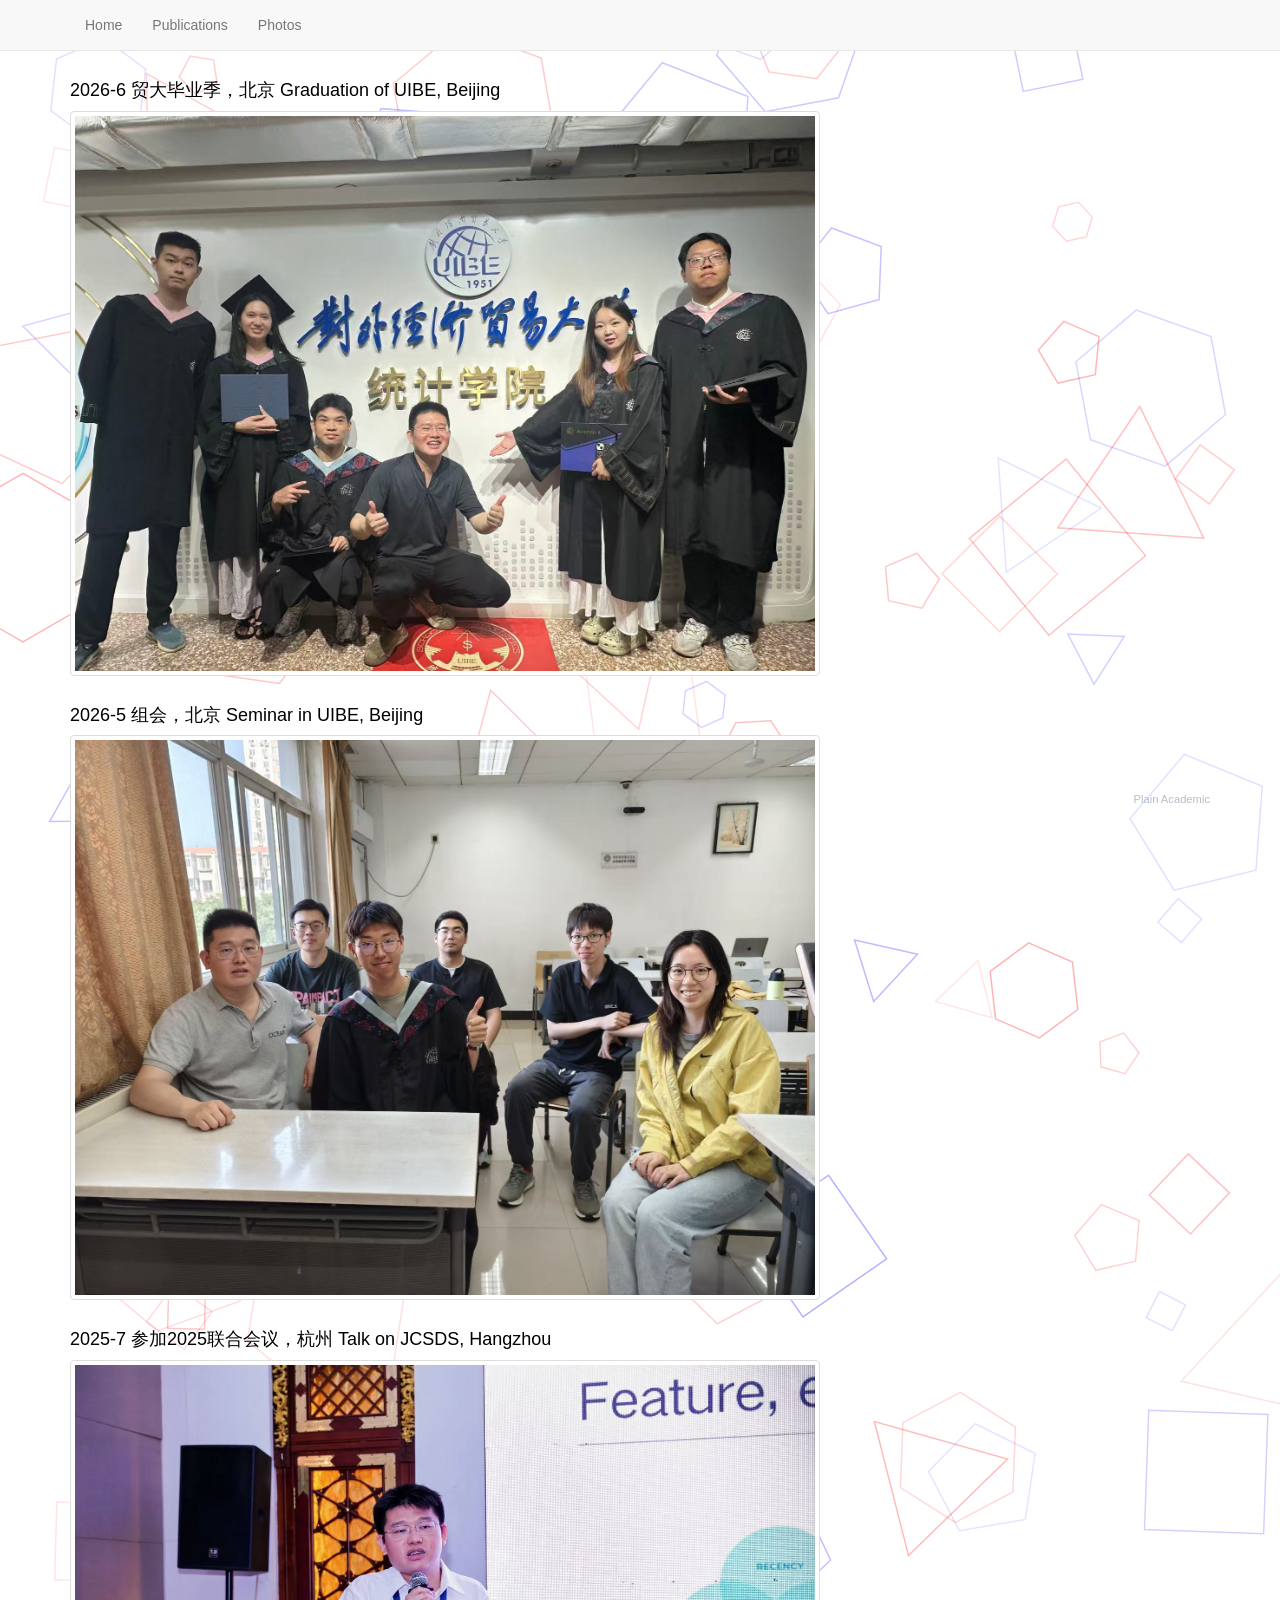
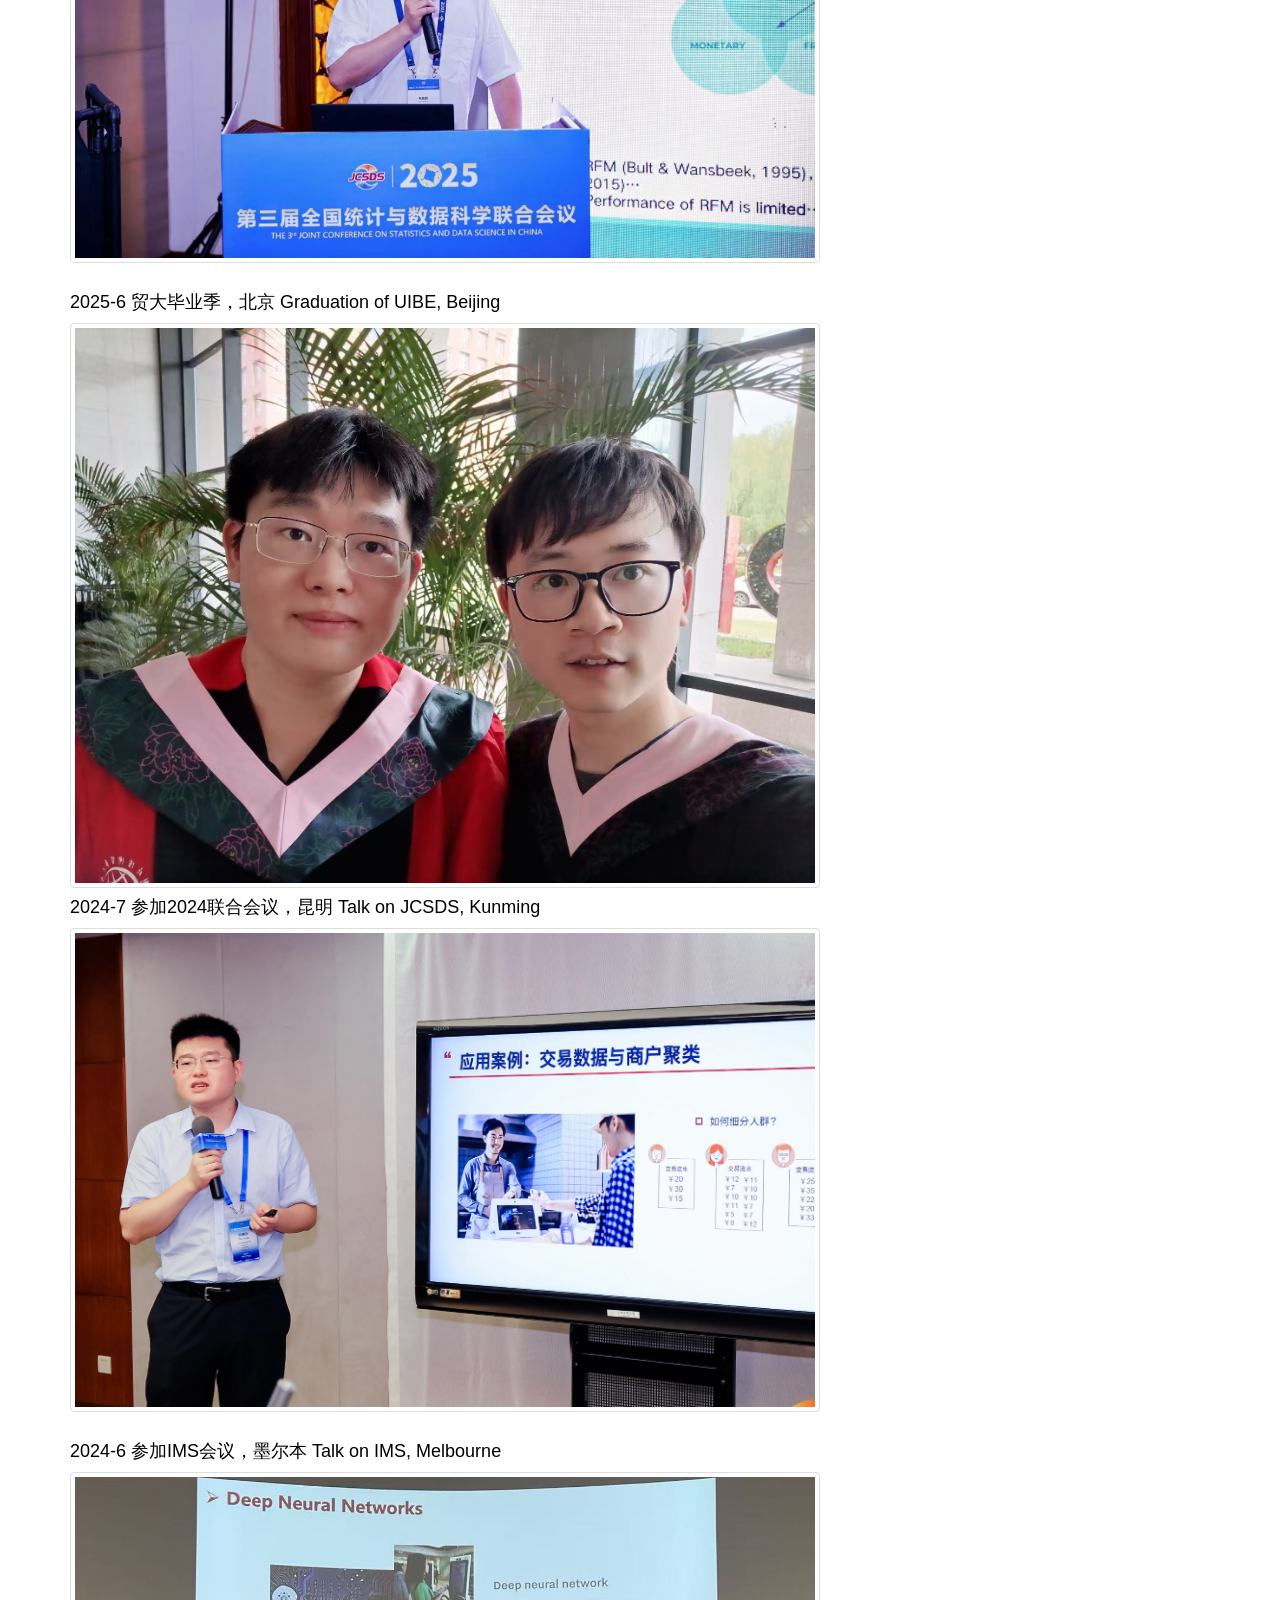
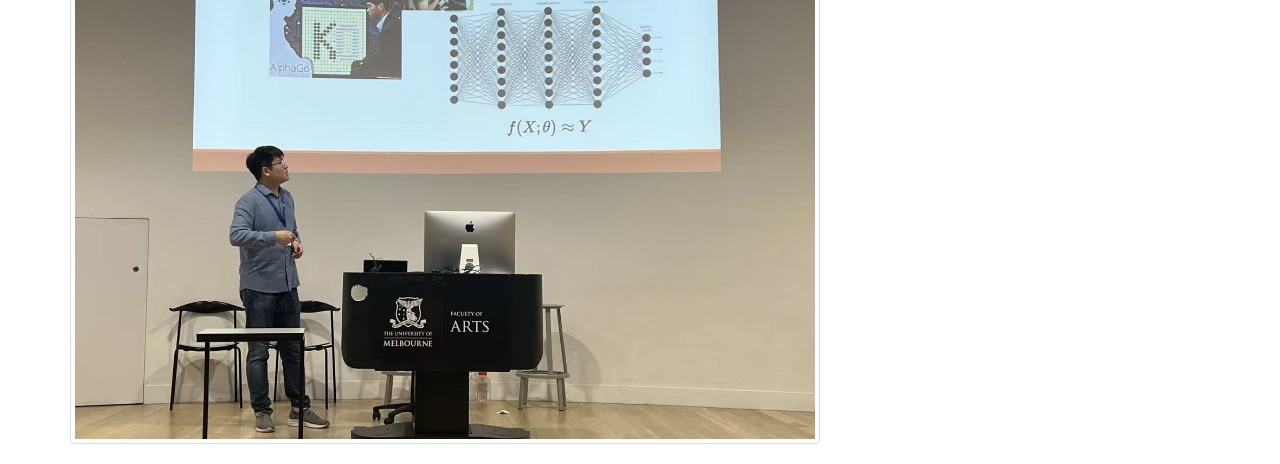
==== photo.html @ bdc1b662 "adding photos" ====
<!DOCTYPE html>
<!--
    Plain-Academic by Vasilios Mavroudis
    Released under the Simplified BSD License/FreeBSD (2-clause) License.
    https://github.com/mavroudisv/plain-academic
-->

<html lang="en">
<head>
  <title>Yingqiu Zhu</title>
  <meta charset="utf-8">
  <meta name="viewport" content="width=device-width, initial-scale=1">
  <link rel="stylesheet" href="localbootstrap.css">
  <script src="localjquery.js"></script>
  <script src="localjsbootstrap.js"></script>
  <link href='localg.css' rel='stylesheet' type='text/css'>
  <style>
  /* ---- 重置 ---- */
  * { margin: 0; padding: 0; box-sizing: border-box; }

  /* ---- 可滚动的页面 ---- */
  html, body { height: 100%; }
  body {
      background: #fff;
      color: #000;
      overflow-y: auto;
      overflow-x: hidden;
  }

  /* ---- 背景画布：绝对定位，随内容滚动 ---- */
  #poly-canvas {
      position: absolute;
      top: 0;
      left: 0;
      width: 100%;
      height: scrollHeight;
      z-index: -1;
  }
  </style>
</head>
<body>


<!-- Navigation -->
    <nav class="navbar navbar-default navbar-static-top" role="navigation">
      <div class="container">
        <div class="navbar-header">
          <button type="button" class="navbar-toggle collapsed" data-toggle="collapse" data-target="#bs-example-navbar-collapse-1">
                        <span class="sr-only">Toggle navigation</span>
                        <span class="icon-bar"></span>
                        <span class="icon-bar"></span>
                        <span class="icon-bar"></span>
                    </button>
        </div>

        <!-- Collect the nav links, forms, and other content for toggling -->
        <div class="collapse navbar-collapse" id="bs-example-navbar-collapse-1">
          <ul class="nav navbar-nav">
                  <li><a href="index.html">Home</a></li>
                  <li><a href="index.html#publications">Publications</a></li> 
                  <li><a href="photo.html">Photos</a></li>                   
          </ul>
        </div>
      </div>
    </nav>
  
  <!-- Page Content -->
    <div class="container">

        <div class="row">

            <!-- Entries Column -->
            <div class="col-md-8" style="height: 720px;">
   
                <h4> 2026-6 贸大毕业季，北京 Graduation of UIBE, Beijing</h4>
                <img class="img-thumbnail img-responsive" src="photo-26-2.jpg" alt=""><br>
                <br/>

                <h4> 2026-5 组会，北京 Seminar in UIBE, Beijing</h4>
                <img class="img-thumbnail img-responsive" src="photo-26-1.jpg" alt=""><br>
                <br/>

                <h4> 2025-7 参加2025联合会议，杭州 Talk on JCSDS, Hangzhou</h4>
                <img class="img-thumbnail img-responsive" src="photo-25-2.jpg" alt=""><br>
                <br/>
      
                <h4> 2025-6 贸大毕业季，北京 Graduation of UIBE, Beijing</h4>
                <img class="img-thumbnail img-responsive" src="photo-25-1.jpg" alt=""><br>

                <h4> 2024-7 参加2024联合会议，昆明 Talk on JCSDS, Kunming</h4>
                <img class="img-thumbnail img-responsive" src="photo-24-2.jpg" alt=""><br>
                <br/>
      
                <h4> 2024-6 参加IMS会议，墨尔本 Talk on IMS, Melbourne</h4>
                <img class="img-thumbnail img-responsive" src="photo-24-1.jpg" alt=""><br>
    
                
                <br/>

            
        </div>


    </div>
    <!-- /.container -->
    
    <!-- Other people may like it too! -->
    <a style="color:#b5bec9;font-size:0.8em; float:right;" href="https://github.com/mavroudisv/plain-academic">Plain Academic</a> 
<!-- Canvas 背景 -->
    <canvas id="poly-canvas"></canvas>

   

    <script>
/* ========== 彩色多边形背景（蓝色/红色随机） ========== */
const canvas = document.getElementById('poly-canvas');
const ctx    = canvas.getContext('2d');

function resize() {
    canvas.width  = window.innerWidth;
    canvas.height = document.documentElement.scrollHeight; // 整个可滚动高度
}
window.addEventListener('resize', resize);
resize();

class Poly {
    constructor() {
        this.x = Math.random() * canvas.width;
        this.y = Math.random() * canvas.height;
        this.size = Math.random() * 70 + 20;
        this.rot  = 0;
        this.rotSp= (Math.random() - .5) * 0.02;
        this.vx   = (Math.random() - .5) * 0.4;
        this.vy   = (Math.random() - .5) * 0.4;
        this.sides= Math.floor(Math.random() * 4) + 3;
        this.opacity = Math.random() * 0.2 + 0.1;
        // 随机选择红色或蓝色
        this.color = Math.random() > 0.5 ? 'red' : 'blue';
    }
    update() {
        this.x += this.vx;
        this.y += this.vy;
        this.rot += this.rotSp;
        // 水平边界循环
        if (this.x < -this.size) this.x = canvas.width  + this.size;
        if (this.x > canvas.width  + this.size) this.x = -this.size;
        // 垂直边界循环（支持长页面）
        if (this.y < -this.size) this.y = canvas.height + this.size;
        if (this.y > canvas.height + this.size) this.y = -this.size;
    }
    draw() {
        ctx.save();
        ctx.translate(this.x, this.y);
        ctx.rotate(this.rot);
        // 根据颜色设置不同的 RGBA
        let r, g, b;
        if (this.color === 'red') {
            r = 255; g = 0;   b = 0;
        } else { // blue
            r = 0;   g = 0;   b = 255;
        }
        ctx.strokeStyle = `rgba(${r},${g},${b},${this.opacity})`;
        ctx.lineWidth = 1.5;
        ctx.beginPath();
        for (let i = 0; i < this.sides; i++) {
            const a = (i / this.sides) * Math.PI * 2;
            const x = Math.cos(a) * this.size;
            const y = Math.sin(a) * this.size;
            i === 0 ? ctx.moveTo(x, y) : ctx.lineTo(x, y);
        }
        ctx.closePath(); ctx.stroke();
        ctx.restore();
    }
}

const polys = Array.from({length: 77}, () => new Poly());

function loop() {
    ctx.clearRect(0, 0, canvas.width, canvas.height);
    polys.forEach(p => { p.update(); p.draw(); });
    requestAnimationFrame(loop);
}
loop();

/* 鼠标轻微影响 */
let mx = canvas.width / 2, my = canvas.height / 2;
addEventListener('mousemove', e => { mx = e.clientX; my = e.clientY + window.scrollY; });
</script>
</body>
</html>
---- localg.css ----
/* cyrillic-ext */
@font-face {
  font-family: 'Oswald';
  font-style: normal;
  font-weight: 700;
  src: url(https://fonts.gstatic.com/s/oswald/v53/TK3_WkUHHAIjg75cFRf3bXL8LICs1xZosUtiZTaR.woff2) format('woff2');
  unicode-range: U+0460-052F, U+1C80-1C88, U+20B4, U+2DE0-2DFF, U+A640-A69F, U+FE2E-FE2F;
}
/* cyrillic */
@font-face {
  font-family: 'Oswald';
  font-style: normal;
  font-weight: 700;
  src: url(https://fonts.gstatic.com/s/oswald/v53/TK3_WkUHHAIjg75cFRf3bXL8LICs1xZosUJiZTaR.woff2) format('woff2');
  unicode-range: U+0301, U+0400-045F, U+0490-0491, U+04B0-04B1, U+2116;
}
/* vietnamese */
@font-face {
  font-family: 'Oswald';
  font-style: normal;
  font-weight: 700;
  src: url(https://fonts.gstatic.com/s/oswald/v53/TK3_WkUHHAIjg75cFRf3bXL8LICs1xZosUliZTaR.woff2) format('woff2');
  unicode-range: U+0102-0103, U+0110-0111, U+0128-0129, U+0168-0169, U+01A0-01A1, U+01AF-01B0, U+0300-0301, U+0303-0304, U+0308-0309, U+0323, U+0329, U+1EA0-1EF9, U+20AB;
}
/* latin-ext */
@font-face {
  font-family: 'Oswald';
  font-style: normal;
  font-weight: 700;
  src: url(https://fonts.gstatic.com/s/oswald/v53/TK3_WkUHHAIjg75cFRf3bXL8LICs1xZosUhiZTaR.woff2) format('woff2');
  unicode-range: U+0100-02AF, U+0304, U+0308, U+0329, U+1E00-1E9F, U+1EF2-1EFF, U+2020, U+20A0-20AB, U+20AD-20CF, U+2113, U+2C60-2C7F, U+A720-A7FF;
}
/* latin */
@font-face {
  font-family: 'Oswald';
  font-style: normal;
  font-weight: 700;
  src: url(https://fonts.gstatic.com/s/oswald/v53/TK3_WkUHHAIjg75cFRf3bXL8LICs1xZosUZiZQ.woff2) format('woff2');
  unicode-range: U+0000-00FF, U+0131, U+0152-0153, U+02BB-02BC, U+02C6, U+02DA, U+02DC, U+0304, U+0308, U+0329, U+2000-206F, U+2074, U+20AC, U+2122, U+2191, U+2193, U+2212, U+2215, U+FEFF, U+FFFD;
}
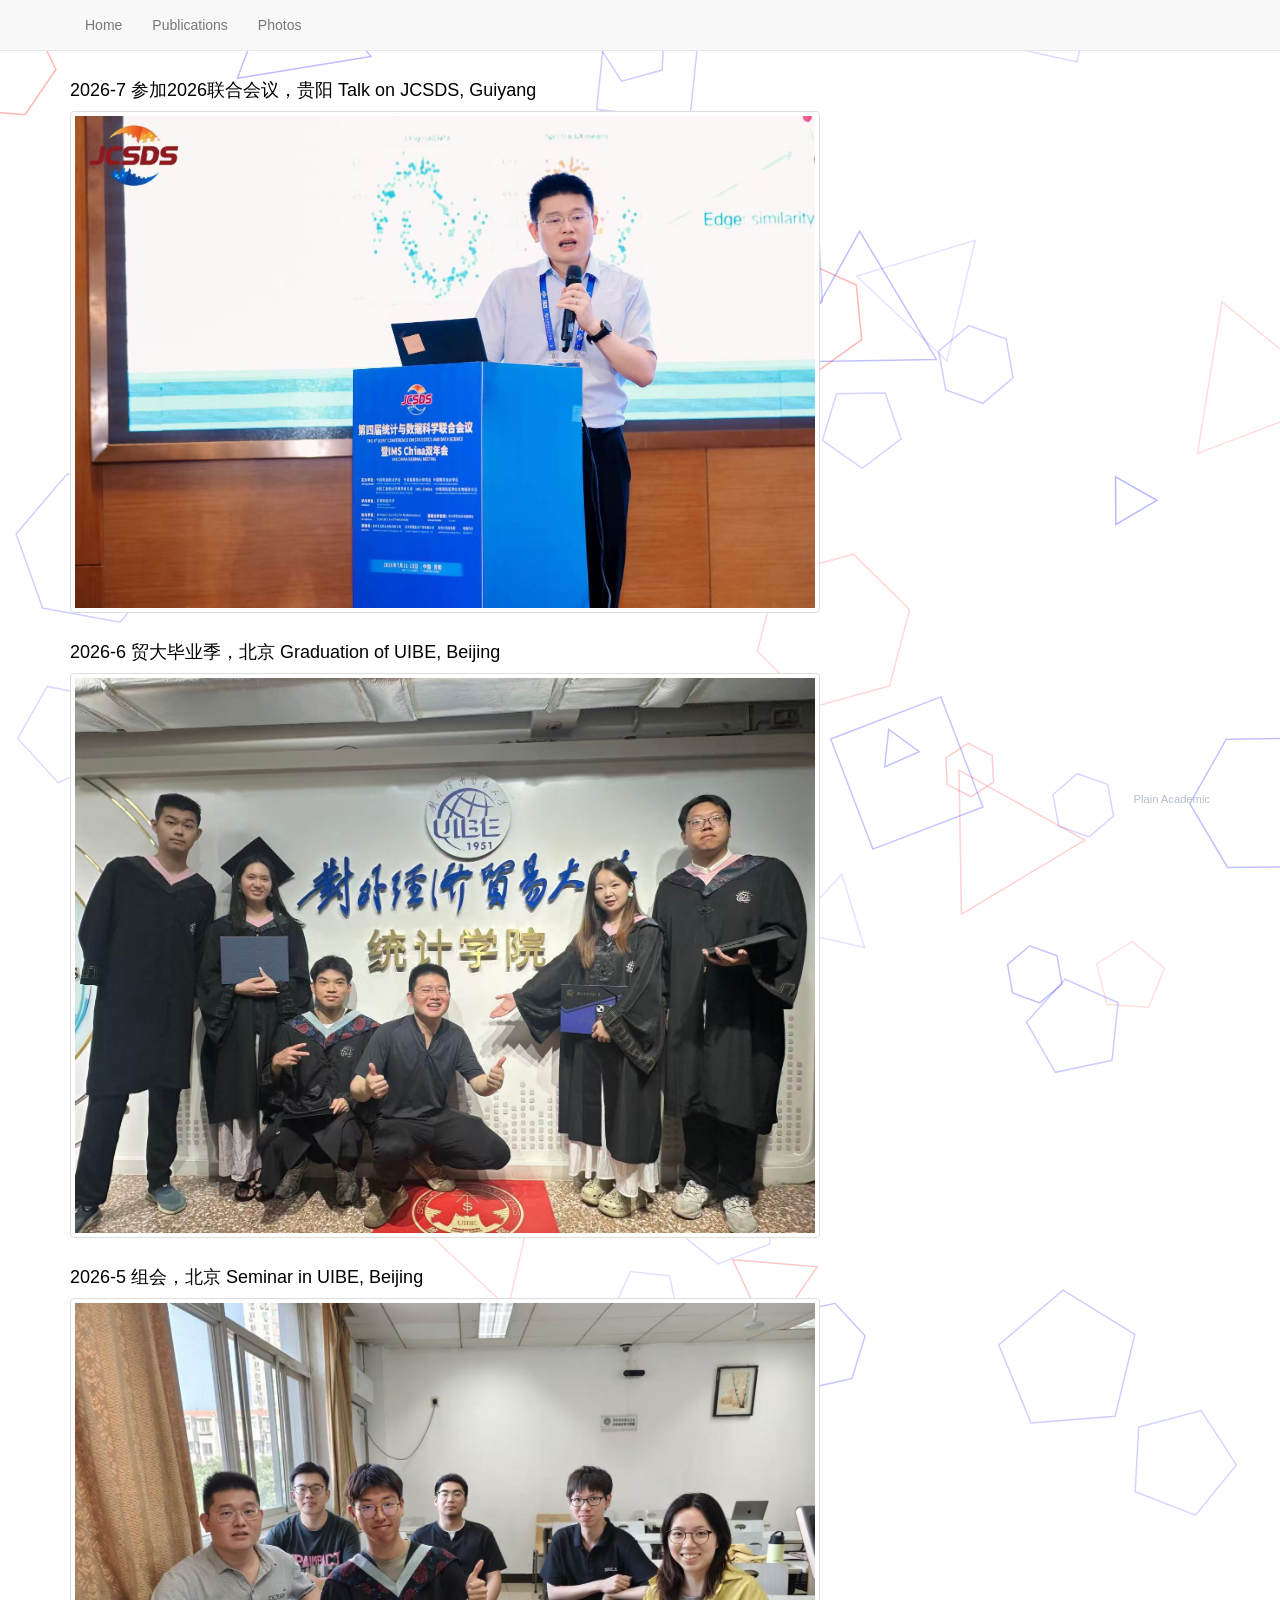
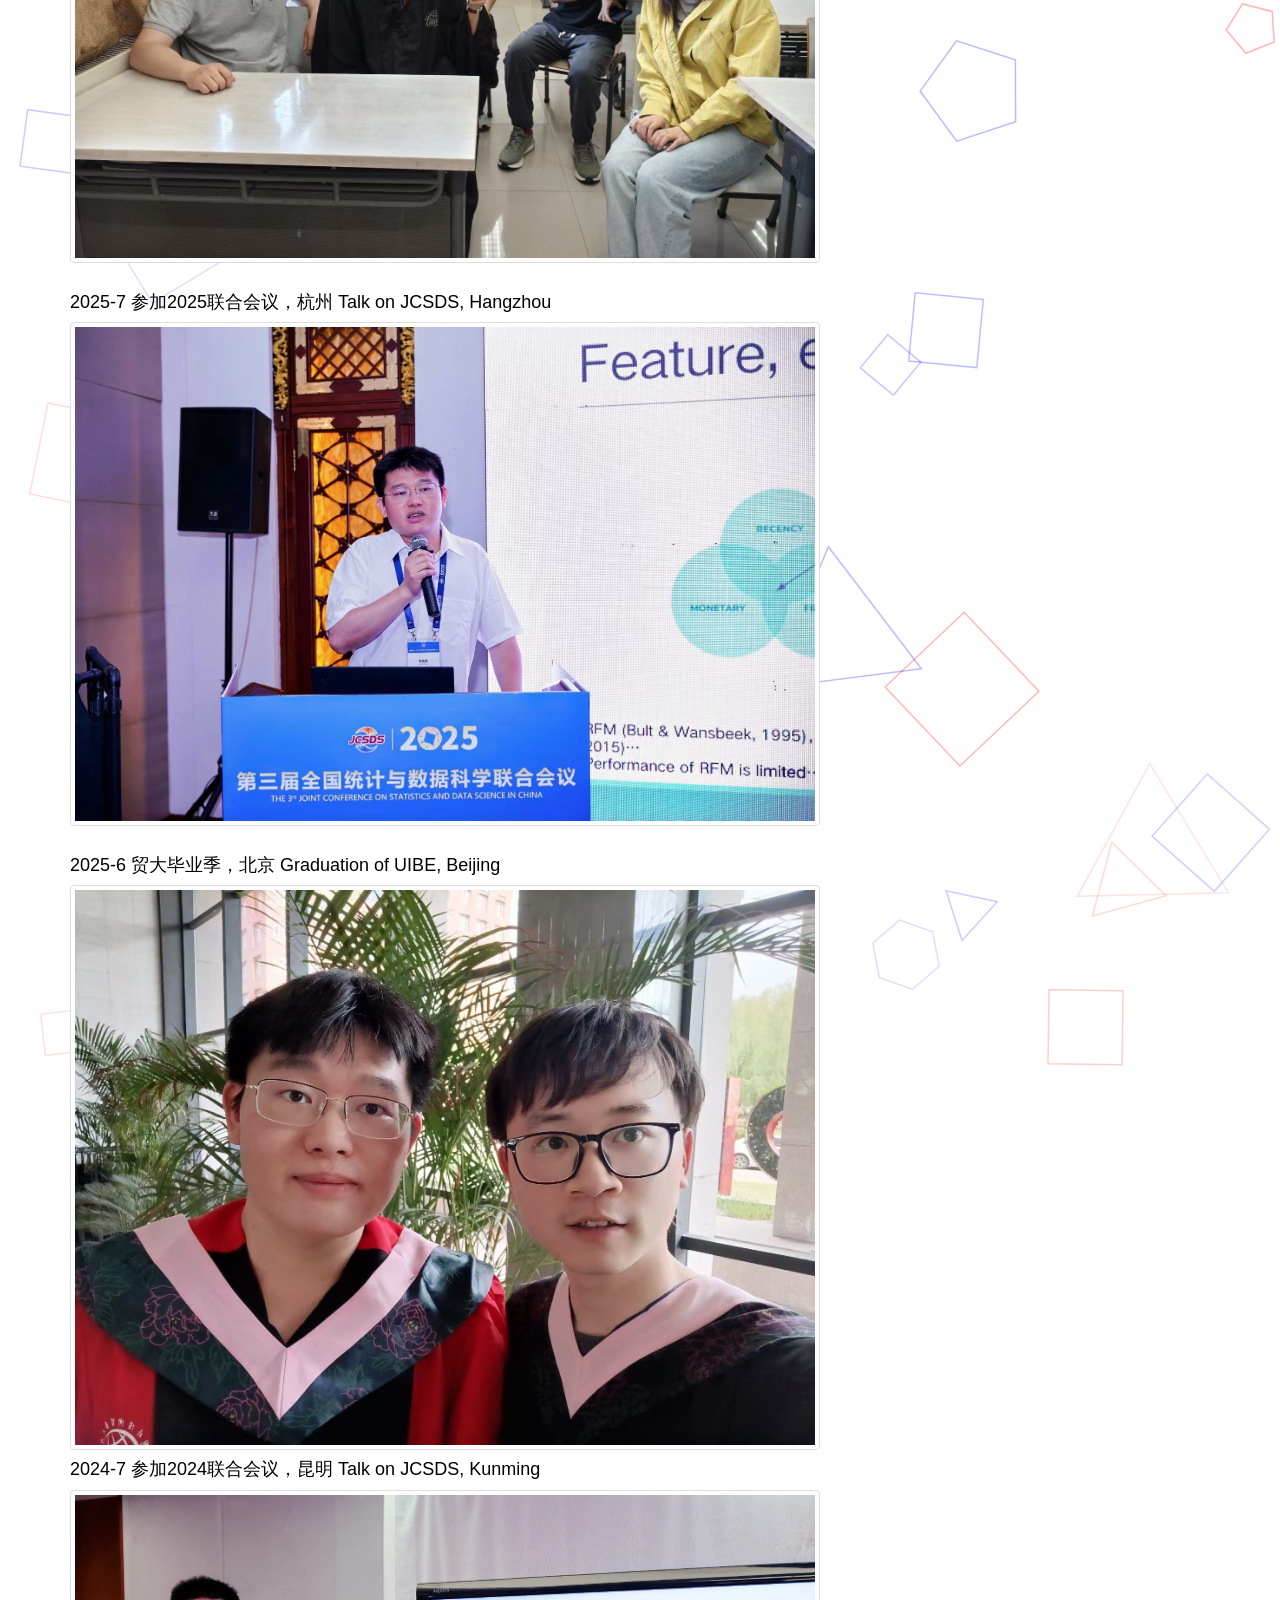
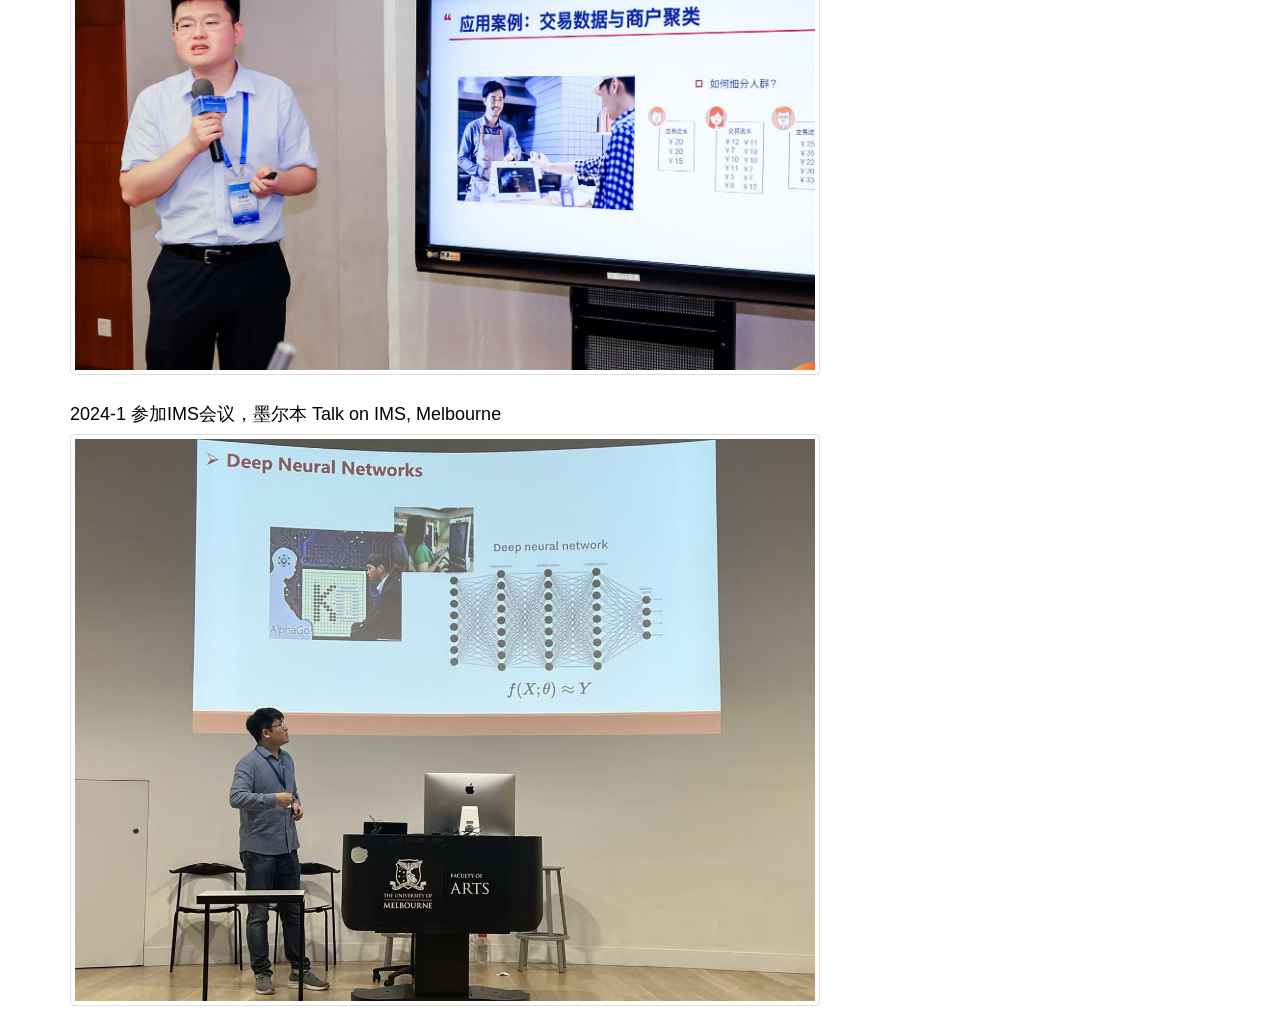
==== commit 9395c2d4: "update" ====
--- a/photo.html
+++ b/photo.html
@@ -71,7 +71,11 @@
 
             <!-- Entries Column -->
             <div class="col-md-8" style="height: 720px;">
-   
+ 
+                <h4> 2026-7 参加2026联合会议，贵阳 Talk on JCSDS, Guiyang</h4>
+                <img class="img-thumbnail img-responsive" src="photo-26-3.jpg" alt=""><br>
+                <br/>
+
                 <h4> 2026-6 贸大毕业季，北京 Graduation of UIBE, Beijing</h4>
                 <img class="img-thumbnail img-responsive" src="photo-26-2.jpg" alt=""><br>
                 <br/>
@@ -91,7 +95,7 @@
                 <img class="img-thumbnail img-responsive" src="photo-24-2.jpg" alt=""><br>
                 <br/>
       
-                <h4> 2024-6 参加IMS会议，墨尔本 Talk on IMS, Melbourne</h4>
+                <h4> 2024-1 参加IMS会议，墨尔本 Talk on IMS, Melbourne</h4>
                 <img class="img-thumbnail img-responsive" src="photo-24-1.jpg" alt=""><br>
     
                 
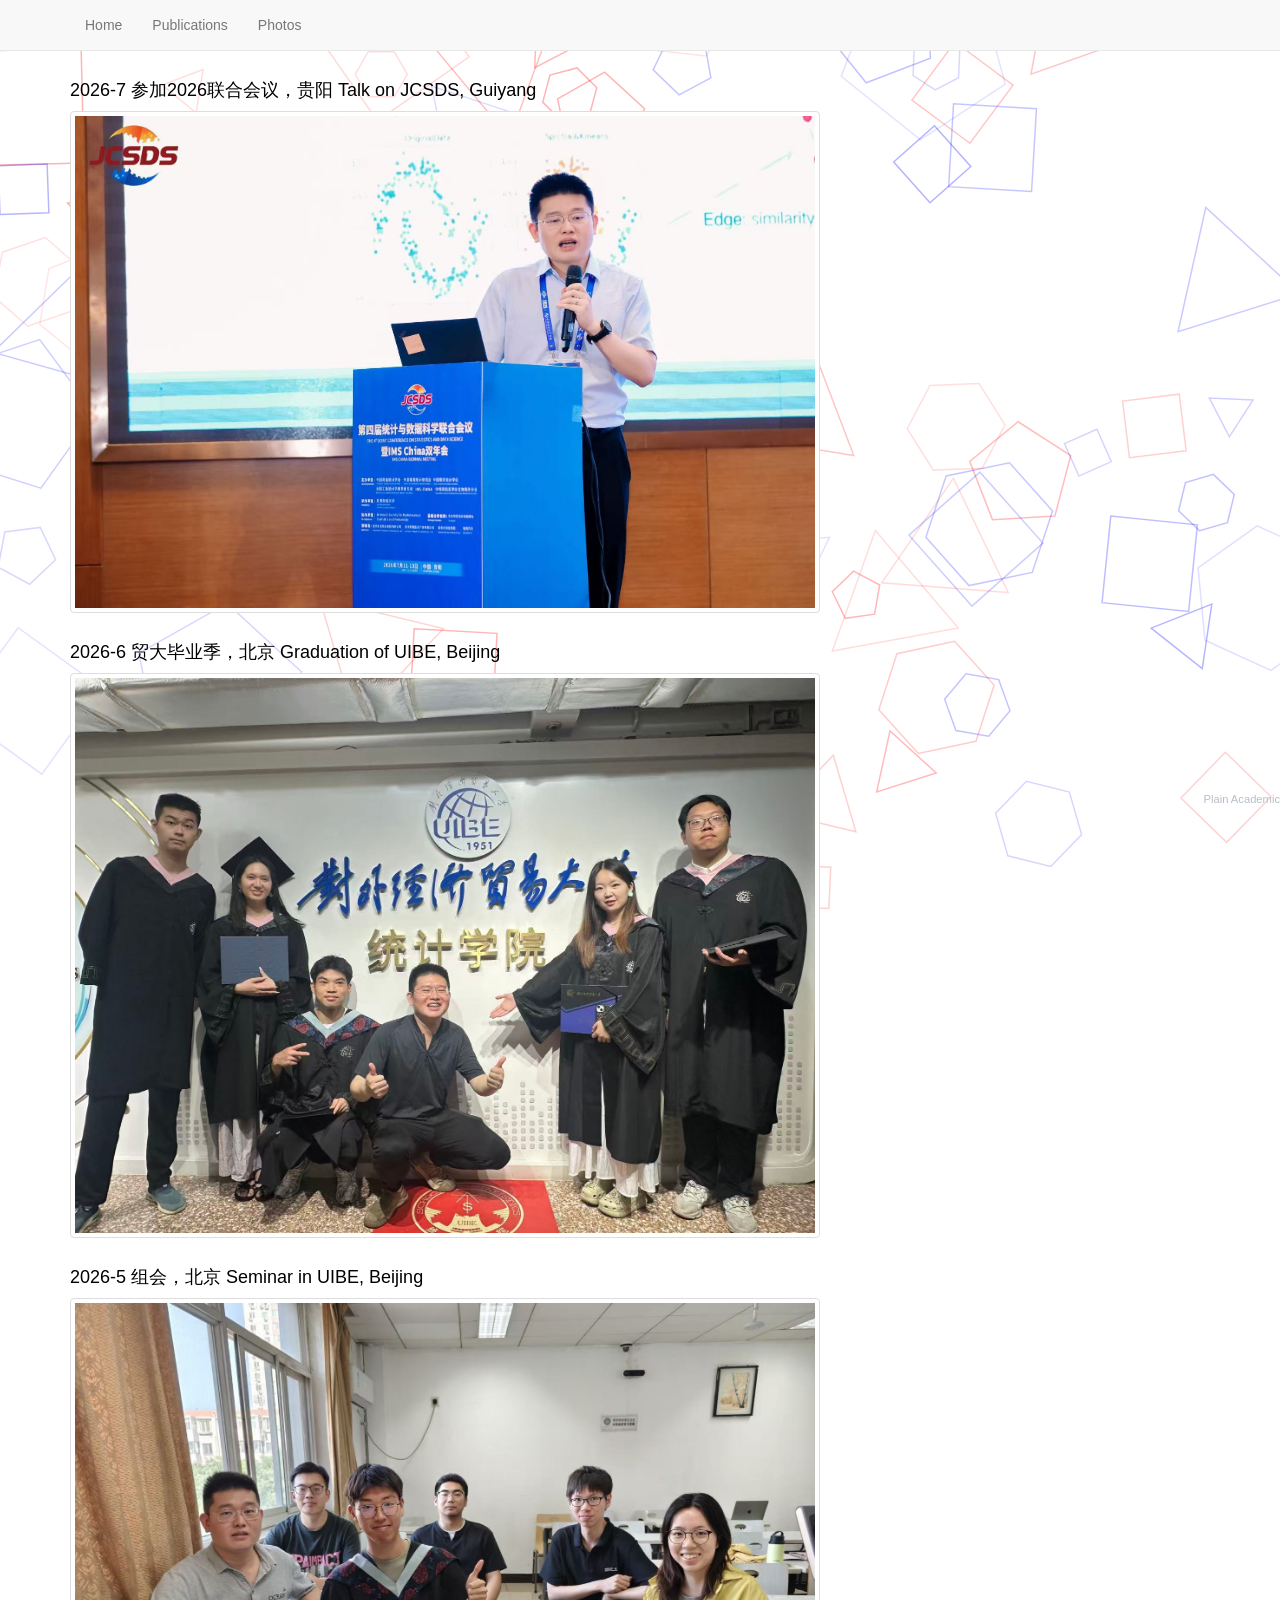
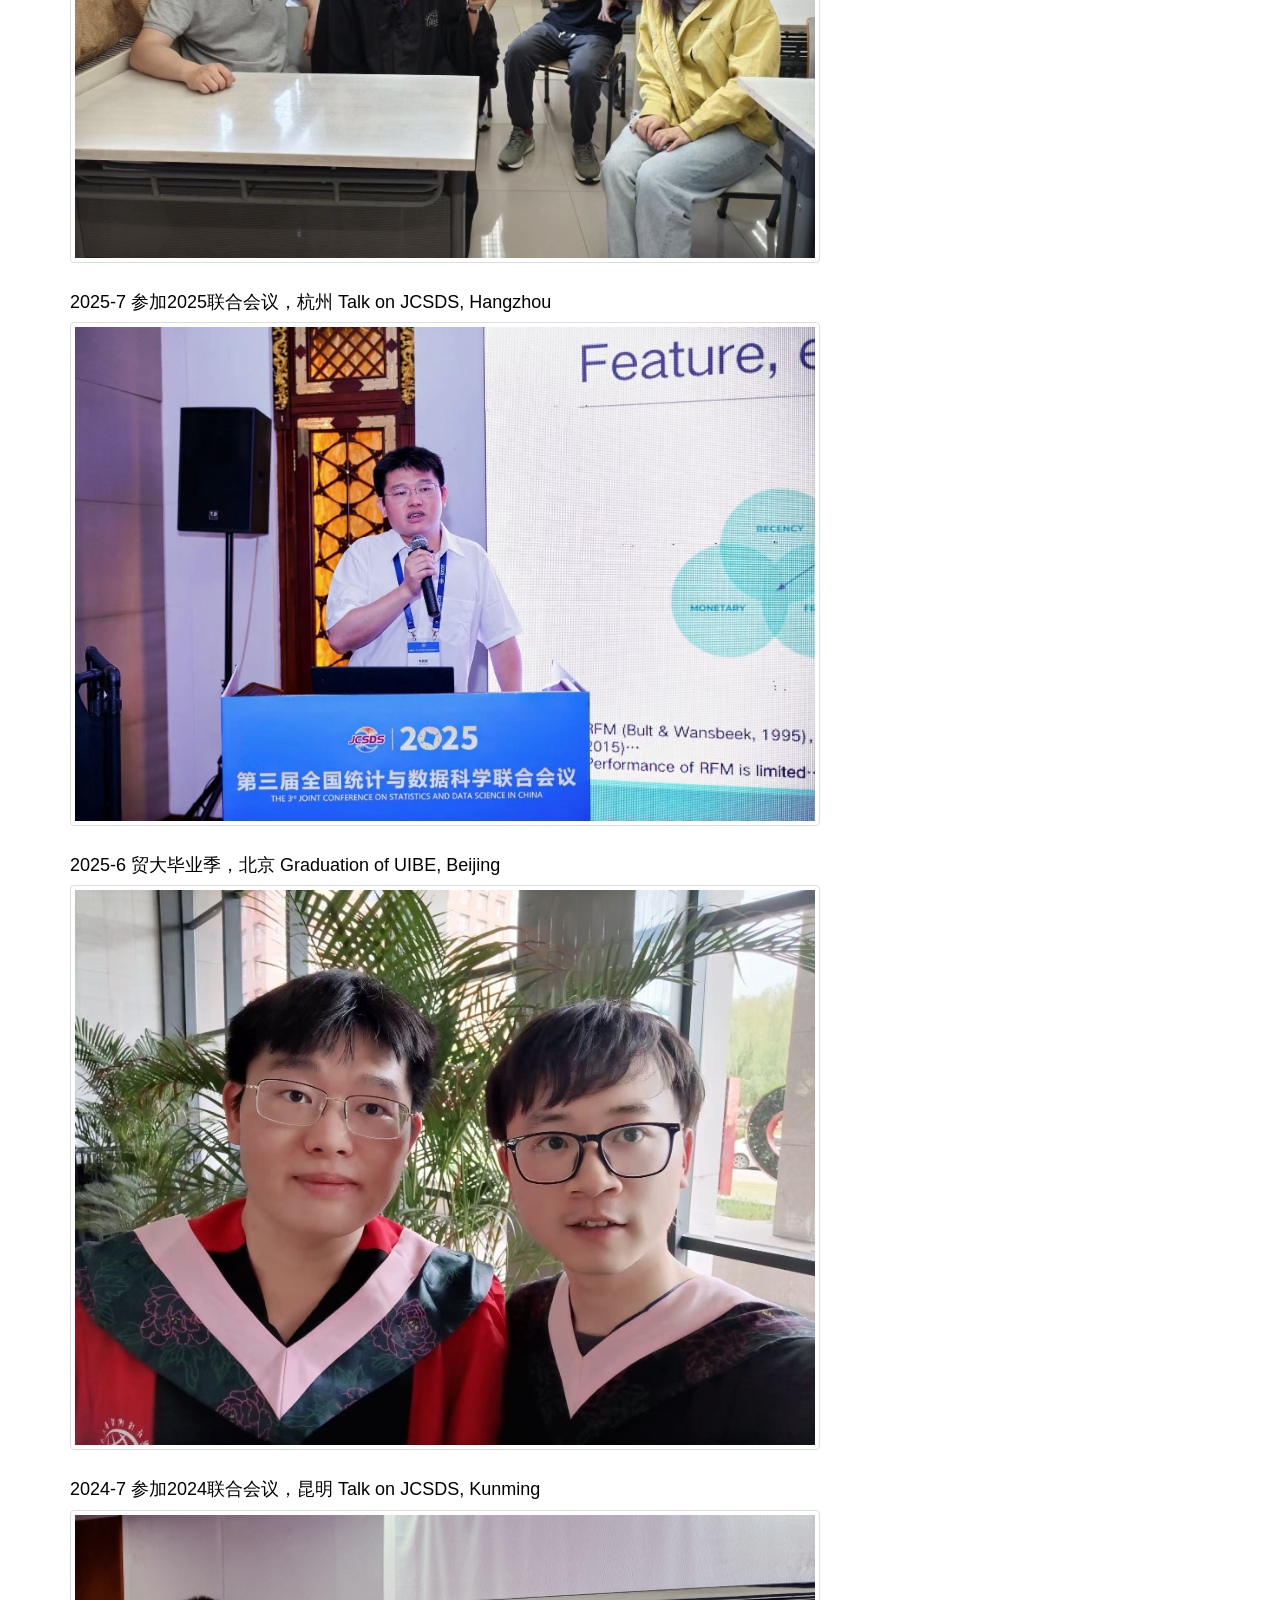
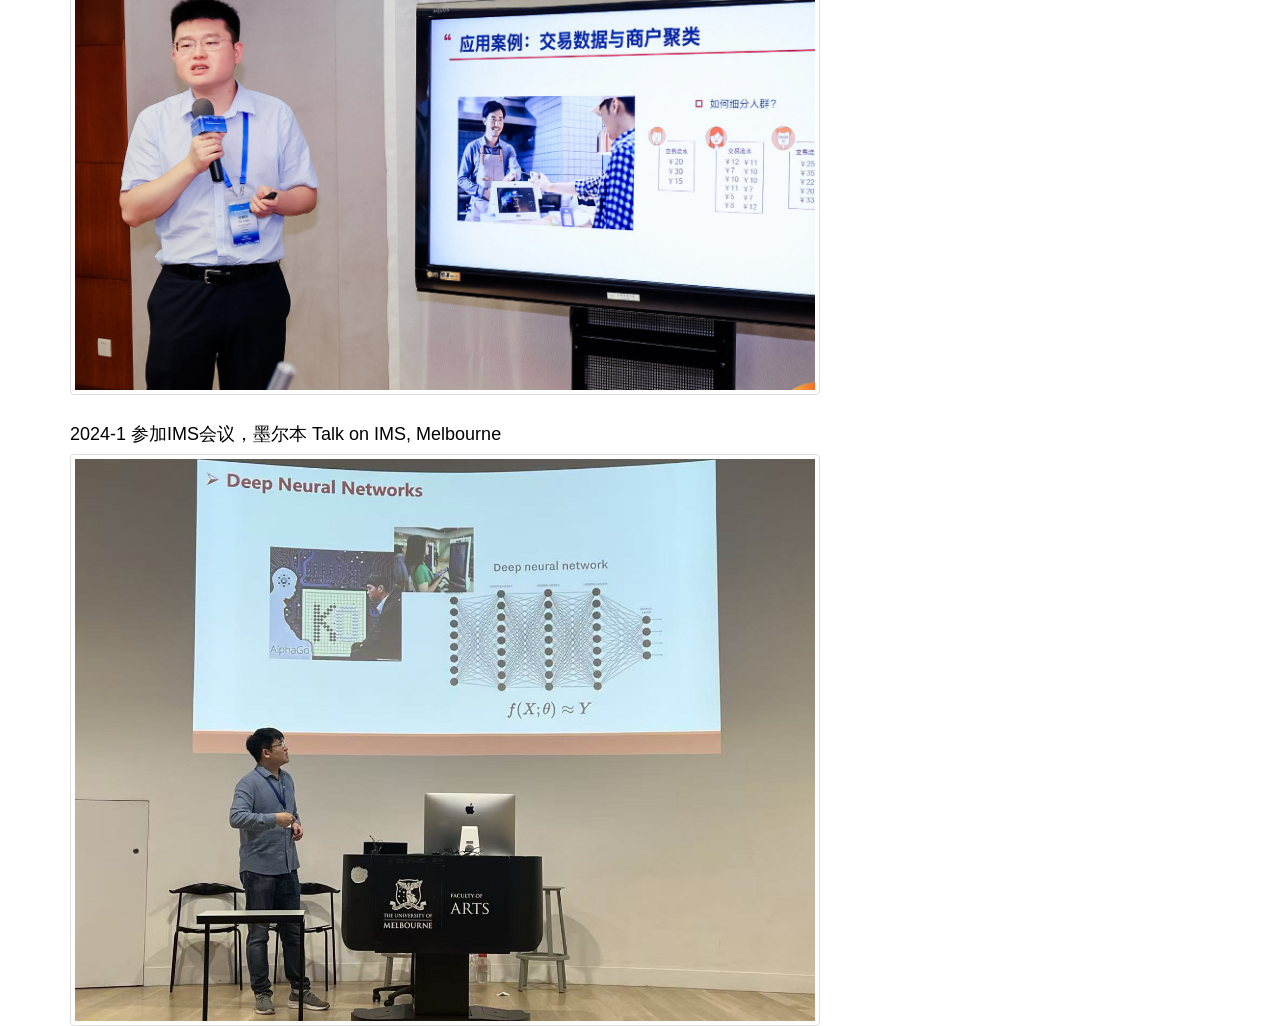
==== commit 562835bf: "update" ====
--- a/photo.html
+++ b/photo.html
@@ -3,192 +3,477 @@
     Plain-Academic by Vasilios Mavroudis
     Released under the Simplified BSD License/FreeBSD (2-clause) License.
     https://github.com/mavroudisv/plain-academic
+    图片异步懒加载改造 by Yingqiu Zhu
 -->
 
 <html lang="en">
 <head>
-  <title>Yingqiu Zhu</title>
-  <meta charset="utf-8">
-  <meta name="viewport" content="width=device-width, initial-scale=1">
-  <link rel="stylesheet" href="localbootstrap.css">
-  <script src="localjquery.js"></script>
-  <script src="localjsbootstrap.js"></script>
-  <link href='localg.css' rel='stylesheet' type='text/css'>
-  <style>
-  /* ---- 重置 ---- */
-  * { margin: 0; padding: 0; box-sizing: border-box; }
-
-  /* ---- 可滚动的页面 ---- */
-  html, body { height: 100%; }
-  body {
-      background: #fff;
-      color: #000;
-      overflow-y: auto;
-      overflow-x: hidden;
-  }
-
-  /* ---- 背景画布：绝对定位，随内容滚动 ---- */
-  #poly-canvas {
-      position: absolute;
-      top: 0;
-      left: 0;
-      width: 100%;
-      height: scrollHeight;
-      z-index: -1;
-  }
-  </style>
+    <title>Yingqiu Zhu</title>
+    <meta charset="utf-8">
+    <meta name="viewport" content="width=device-width, initial-scale=1">
+    <link rel="stylesheet" href="localbootstrap.css">
+    <script src="localjquery.js"></script>
+    <script src="localjsbootstrap.js"></script>
+    <link href='localg.css' rel='stylesheet' type='text/css'>
+    <style>
+        /* ---- 重置 ---- */
+        * {
+            margin: 0;
+            padding: 0;
+            box-sizing: border-box;
+        }
+
+        /* ---- 可滚动的页面 ---- */
+        html,
+        body {
+            height: 100%;
+        }
+        body {
+            background: #fff;
+            color: #000;
+            overflow-y: auto;
+            overflow-x: hidden;
+        }
+
+        /* ---- 背景画布：绝对定位，随内容滚动 ---- */
+        #poly-canvas {
+            position: absolute;
+            top: 0;
+            left: 0;
+            width: 100%;
+            height: scrollHeight;
+            z-index: -1;
+        }
+
+        /* ========== 图片异步加载样式 ========== */
+        .lazy-image-wrapper {
+            position: relative;
+            display: block;
+            width: 100%;
+            background: #f5f5f5;
+            border-radius: 4px;
+            overflow: hidden;
+            /* 保持宽高比，避免布局抖动 —— 用 padding-bottom 撑开 */
+        }
+
+        .lazy-image-wrapper img {
+            display: block;
+            width: 100%;
+            height: auto;
+            opacity: 0;
+            transition: opacity 0.6s ease;
+            /* 初始透明，加载完成后渐入 */
+        }
+
+        .lazy-image-wrapper img.loaded {
+            opacity: 1;
+        }
+
+        /* ---- 占位 loading 动画（纯CSS） ---- */
+        .lazy-image-wrapper .placeholder {
+            position: absolute;
+            top: 0;
+            left: 0;
+            width: 100%;
+            height: 100%;
+            display: flex;
+            align-items: center;
+            justify-content: center;
+            flex-direction: column;
+            color: #aaa;
+            font-size: 14px;
+            pointer-events: none;
+            transition: opacity 0.4s ease;
+            background: #f0f0f0;
+        }
+        .lazy-image-wrapper .placeholder .spinner {
+            width: 32px;
+            height: 32px;
+            border: 3px solid #e0e0e0;
+            border-top-color: #5a8cbf;
+            border-radius: 50%;
+            animation: spin 0.8s linear infinite;
+            margin-bottom: 10px;
+        }
+        @keyframes spin {
+            to {
+                transform: rotate(360deg);
+            }
+        }
+
+        .lazy-image-wrapper .placeholder.hidden {
+            opacity: 0;
+            pointer-events: none;
+        }
+
+        /* 图片加载失败时的样式 */
+        .lazy-image-wrapper img.error {
+            opacity: 1;
+            /* 显示破碎图片的默认样式 */;
+        }
+        .lazy-image-wrapper .placeholder.error-text {
+            color: #c0392b;
+        }
+
+        /* 保持缩略图边框样式与 Bootstrap 一致 */
+        .img-thumbnail {
+            padding: 4px;
+            background-color: #fff;
+            border: 1px solid #ddd;
+            border-radius: 4px;
+            transition: all .2s ease-in-out;
+            display: block;
+            max-width: 100%;
+            height: auto;
+        }
+
+        /* 让每个图片区块保持间距 */
+        .photo-entry {
+            margin-bottom: 30px;
+        }
+        .photo-entry h4 {
+            margin-bottom: 10px;
+        }
+    </style>
 </head>
 <body>
 
-
-<!-- Navigation -->
+    <!-- Navigation -->
     <nav class="navbar navbar-default navbar-static-top" role="navigation">
-      <div class="container">
-        <div class="navbar-header">
-          <button type="button" class="navbar-toggle collapsed" data-toggle="collapse" data-target="#bs-example-navbar-collapse-1">
-                        <span class="sr-only">Toggle navigation</span>
-                        <span class="icon-bar"></span>
-                        <span class="icon-bar"></span>
-                        <span class="icon-bar"></span>
-                    </button>
+        <div class="container">
+            <div class="navbar-header">
+                <button type="button" class="navbar-toggle collapsed" data-toggle="collapse" data-target="#bs-example-navbar-collapse-1">
+                    <span class="sr-only">Toggle navigation</span>
+                    <span class="icon-bar"></span>
+                    <span class="icon-bar"></span>
+                    <span class="icon-bar"></span>
+                </button>
+            </div>
+
+            <!-- Collect the nav links, forms, and other content for toggling -->
+            <div class="collapse navbar-collapse" id="bs-example-navbar-collapse-1">
+                <ul class="nav navbar-nav">
+                    <li><a href="index.html">Home</a></li>
+                    <li><a href="index.html#publications">Publications</a></li>
+                    <li><a href="photo.html">Photos</a></li>
+                </ul>
+            </div>
         </div>
-
-        <!-- Collect the nav links, forms, and other content for toggling -->
-        <div class="collapse navbar-collapse" id="bs-example-navbar-collapse-1">
-          <ul class="nav navbar-nav">
-                  <li><a href="index.html">Home</a></li>
-                  <li><a href="index.html#publications">Publications</a></li> 
-                  <li><a href="photo.html">Photos</a></li>                   
-          </ul>
-        </div>
-      </div>
     </nav>
-  
-  <!-- Page Content -->
+
+    <!-- Page Content -->
     <div class="container">
 
         <div class="row">
 
             <!-- Entries Column -->
             <div class="col-md-8" style="height: 720px;">
- 
-                <h4> 2026-7 参加2026联合会议，贵阳 Talk on JCSDS, Guiyang</h4>
-                <img class="img-thumbnail img-responsive" src="photo-26-3.jpg" alt=""><br>
-                <br/>
-
-                <h4> 2026-6 贸大毕业季，北京 Graduation of UIBE, Beijing</h4>
-                <img class="img-thumbnail img-responsive" src="photo-26-2.jpg" alt=""><br>
-                <br/>
-
-                <h4> 2026-5 组会，北京 Seminar in UIBE, Beijing</h4>
-                <img class="img-thumbnail img-responsive" src="photo-26-1.jpg" alt=""><br>
-                <br/>
-
-                <h4> 2025-7 参加2025联合会议，杭州 Talk on JCSDS, Hangzhou</h4>
-                <img class="img-thumbnail img-responsive" src="photo-25-2.jpg" alt=""><br>
-                <br/>
-      
-                <h4> 2025-6 贸大毕业季，北京 Graduation of UIBE, Beijing</h4>
-                <img class="img-thumbnail img-responsive" src="photo-25-1.jpg" alt=""><br>
-
-                <h4> 2024-7 参加2024联合会议，昆明 Talk on JCSDS, Kunming</h4>
-                <img class="img-thumbnail img-responsive" src="photo-24-2.jpg" alt=""><br>
-                <br/>
-      
-                <h4> 2024-1 参加IMS会议，墨尔本 Talk on IMS, Melbourne</h4>
-                <img class="img-thumbnail img-responsive" src="photo-24-1.jpg" alt=""><br>
-    
-                
-                <br/>
-
-            
+
+                <!-- ===== 图片条目：使用 data-src 存储真实地址，由 JS 异步加载 ===== -->
+
+                <div class="photo-entry">
+                    <h4>2026-7 参加2026联合会议，贵阳 Talk on JCSDS, Guiyang</h4>
+                    <div class="lazy-image-wrapper img-thumbnail img-responsive">
+                        <img class="lazy-image" data-src="photo-26-3.jpg" alt="2026-7 贵阳 JCSDS">
+                        <div class="placeholder">
+                            <div class="spinner"></div>
+                            <span>加载中...</span>
+                        </div>
+                    </div>
+                </div>
+
+                <div class="photo-entry">
+                    <h4>2026-6 贸大毕业季，北京 Graduation of UIBE, Beijing</h4>
+                    <div class="lazy-image-wrapper img-thumbnail img-responsive">
+                        <img class="lazy-image" data-src="photo-26-2.jpg" alt="2026-6 贸大毕业季">
+                        <div class="placeholder">
+                            <div class="spinner"></div>
+                            <span>加载中...</span>
+                        </div>
+                    </div>
+                </div>
+
+                <div class="photo-entry">
+                    <h4>2026-5 组会，北京 Seminar in UIBE, Beijing</h4>
+                    <div class="lazy-image-wrapper img-thumbnail img-responsive">
+                        <img class="lazy-image" data-src="photo-26-1.jpg" alt="2026-5 组会">
+                        <div class="placeholder">
+                            <div class="spinner"></div>
+                            <span>加载中...</span>
+                        </div>
+                    </div>
+                </div>
+
+                <div class="photo-entry">
+                    <h4>2025-7 参加2025联合会议，杭州 Talk on JCSDS, Hangzhou</h4>
+                    <div class="lazy-image-wrapper img-thumbnail img-responsive">
+                        <img class="lazy-image" data-src="photo-25-2.jpg" alt="2025-7 杭州 JCSDS">
+                        <div class="placeholder">
+                            <div class="spinner"></div>
+                            <span>加载中...</span>
+                        </div>
+                    </div>
+                </div>
+
+                <div class="photo-entry">
+                    <h4>2025-6 贸大毕业季，北京 Graduation of UIBE, Beijing</h4>
+                    <div class="lazy-image-wrapper img-thumbnail img-responsive">
+                        <img class="lazy-image" data-src="photo-25-1.jpg" alt="2025-6 贸大毕业季">
+                        <div class="placeholder">
+                            <div class="spinner"></div>
+                            <span>加载中...</span>
+                        </div>
+                    </div>
+                </div>
+
+                <div class="photo-entry">
+                    <h4>2024-7 参加2024联合会议，昆明 Talk on JCSDS, Kunming</h4>
+                    <div class="lazy-image-wrapper img-thumbnail img-responsive">
+                        <img class="lazy-image" data-src="photo-24-2.jpg" alt="2024-7 昆明 JCSDS">
+                        <div class="placeholder">
+                            <div class="spinner"></div>
+                            <span>加载中...</span>
+                        </div>
+                    </div>
+                </div>
+
+                <div class="photo-entry">
+                    <h4>2024-1 参加IMS会议，墨尔本 Talk on IMS, Melbourne</h4>
+                    <div class="lazy-image-wrapper img-thumbnail img-responsive">
+                        <img class="lazy-image" data-src="photo-24-1.jpg" alt="2024-1 墨尔本 IMS">
+                        <div class="placeholder">
+                            <div class="spinner"></div>
+                            <span>加载中...</span>
+                        </div>
+                    </div>
+                </div>
+
+            </div>
+
         </div>
-
 
     </div>
     <!-- /.container -->
-    
+
     <!-- Other people may like it too! -->
-    <a style="color:#b5bec9;font-size:0.8em; float:right;" href="https://github.com/mavroudisv/plain-academic">Plain Academic</a> 
-<!-- Canvas 背景 -->
+    <a style="color:#b5bec9;font-size:0.8em; float:right;" href="https://github.com/mavroudisv/plain-academic">Plain Academic</a>
+
+    <!-- Canvas 背景 -->
     <canvas id="poly-canvas"></canvas>
 
-   
-
     <script>
-/* ========== 彩色多边形背景（蓝色/红色随机） ========== */
-const canvas = document.getElementById('poly-canvas');
-const ctx    = canvas.getContext('2d');
-
-function resize() {
-    canvas.width  = window.innerWidth;
-    canvas.height = document.documentElement.scrollHeight; // 整个可滚动高度
-}
-window.addEventListener('resize', resize);
-resize();
-
-class Poly {
-    constructor() {
-        this.x = Math.random() * canvas.width;
-        this.y = Math.random() * canvas.height;
-        this.size = Math.random() * 70 + 20;
-        this.rot  = 0;
-        this.rotSp= (Math.random() - .5) * 0.02;
-        this.vx   = (Math.random() - .5) * 0.4;
-        this.vy   = (Math.random() - .5) * 0.4;
-        this.sides= Math.floor(Math.random() * 4) + 3;
-        this.opacity = Math.random() * 0.2 + 0.1;
-        // 随机选择红色或蓝色
-        this.color = Math.random() > 0.5 ? 'red' : 'blue';
-    }
-    update() {
-        this.x += this.vx;
-        this.y += this.vy;
-        this.rot += this.rotSp;
-        // 水平边界循环
-        if (this.x < -this.size) this.x = canvas.width  + this.size;
-        if (this.x > canvas.width  + this.size) this.x = -this.size;
-        // 垂直边界循环（支持长页面）
-        if (this.y < -this.size) this.y = canvas.height + this.size;
-        if (this.y > canvas.height + this.size) this.y = -this.size;
-    }
-    draw() {
-        ctx.save();
-        ctx.translate(this.x, this.y);
-        ctx.rotate(this.rot);
-        // 根据颜色设置不同的 RGBA
-        let r, g, b;
-        if (this.color === 'red') {
-            r = 255; g = 0;   b = 0;
-        } else { // blue
-            r = 0;   g = 0;   b = 255;
-        }
-        ctx.strokeStyle = `rgba(${r},${g},${b},${this.opacity})`;
-        ctx.lineWidth = 1.5;
-        ctx.beginPath();
-        for (let i = 0; i < this.sides; i++) {
-            const a = (i / this.sides) * Math.PI * 2;
-            const x = Math.cos(a) * this.size;
-            const y = Math.sin(a) * this.size;
-            i === 0 ? ctx.moveTo(x, y) : ctx.lineTo(x, y);
-        }
-        ctx.closePath(); ctx.stroke();
-        ctx.restore();
-    }
-}
-
-const polys = Array.from({length: 77}, () => new Poly());
-
-function loop() {
-    ctx.clearRect(0, 0, canvas.width, canvas.height);
-    polys.forEach(p => { p.update(); p.draw(); });
-    requestAnimationFrame(loop);
-}
-loop();
-
-/* 鼠标轻微影响 */
-let mx = canvas.width / 2, my = canvas.height / 2;
-addEventListener('mousemove', e => { mx = e.clientX; my = e.clientY + window.scrollY; });
-</script>
+        /* ========== 彩色多边形背景（蓝色/红色随机） ========== */
+        const canvas = document.getElementById('poly-canvas');
+        const ctx = canvas.getContext('2d');
+
+        function resize() {
+            canvas.width = window.innerWidth;
+            canvas.height = document.documentElement.scrollHeight; // 整个可滚动高度
+        }
+        window.addEventListener('resize', resize);
+        resize();
+
+        class Poly {
+            constructor() {
+                this.x = Math.random() * canvas.width;
+                this.y = Math.random() * canvas.height;
+                this.size = Math.random() * 70 + 20;
+                this.rot = 0;
+                this.rotSp = (Math.random() - .5) * 0.02;
+                this.vx = (Math.random() - .5) * 0.4;
+                this.vy = (Math.random() - .5) * 0.4;
+                this.sides = Math.floor(Math.random() * 4) + 3;
+                this.opacity = Math.random() * 0.2 + 0.1;
+                // 随机选择红色或蓝色
+                this.color = Math.random() > 0.5 ? 'red' : 'blue';
+            }
+            update() {
+                this.x += this.vx;
+                this.y += this.vy;
+                this.rot += this.rotSp;
+                // 水平边界循环
+                if (this.x < -this.size) this.x = canvas.width + this.size;
+                if (this.x > canvas.width + this.size) this.x = -this.size;
+                // 垂直边界循环（支持长页面）
+                if (this.y < -this.size) this.y = canvas.height + this.size;
+                if (this.y > canvas.height + this.size) this.y = -this.size;
+            }
+            draw() {
+                ctx.save();
+                ctx.translate(this.x, this.y);
+                ctx.rotate(this.rot);
+                // 根据颜色设置不同的 RGBA
+                let r, g, b;
+                if (this.color === 'red') {
+                    r = 255;
+                    g = 0;
+                    b = 0;
+                } else { // blue
+                    r = 0;
+                    g = 0;
+                    b = 255;
+                }
+                ctx.strokeStyle = `rgba(${r},${g},${b},${this.opacity})`;
+                ctx.lineWidth = 1.5;
+                ctx.beginPath();
+                for (let i = 0; i < this.sides; i++) {
+                    const a = (i / this.sides) * Math.PI * 2;
+                    const x = Math.cos(a) * this.size;
+                    const y = Math.sin(a) * this.size;
+                    i === 0 ? ctx.moveTo(x, y) : ctx.lineTo(x, y);
+                }
+                ctx.closePath();
+                ctx.stroke();
+                ctx.restore();
+            }
+        }
+
+        const polys = Array.from({ length: 77 }, () => new Poly());
+
+        function loop() {
+            ctx.clearRect(0, 0, canvas.width, canvas.height);
+            polys.forEach(p => { p.update();
+                p.draw(); });
+            requestAnimationFrame(loop);
+        }
+        loop();
+
+        /* 鼠标轻微影响 */
+        let mx = canvas.width / 2,
+            my = canvas.height / 2;
+        addEventListener('mousemove', e => { mx = e.clientX;
+            my = e.clientY + window.scrollY; });
+
+        /* ============================================================
+               ★★★ 图片异步懒加载（AJAX 风格） ★★★
+               - 使用 Intersection Observer 监测图片是否进入视口
+               - 进入视口后，通过 Image 对象异步加载（不阻塞主线程）
+               - 加载完成后替换 src，并隐藏占位动画
+               - 支持加载失败降级显示
+               ============================================================ */
+
+        document.addEventListener('DOMContentLoaded', function() {
+
+            // 选取所有需要懒加载的图片
+            const lazyImages = document.querySelectorAll('img.lazy-image');
+
+            if (lazyImages.length === 0) return;
+
+            // 加载单张图片
+            function loadImage(img) {
+                const src = img.getAttribute('data-src');
+                if (!src) return;
+
+                // 如果已经加载过，避免重复
+                if (img.dataset.loaded === 'true') return;
+                img.dataset.loaded = 'true';
+
+                // 找到外层的 wrapper 和 placeholder
+                const wrapper = img.closest('.lazy-image-wrapper');
+                const placeholder = wrapper ? wrapper.querySelector('.placeholder') : null;
+
+                // 使用 Image 对象异步加载（真正的 AJAX 式图片加载）
+                const imageLoader = new Image();
+
+                imageLoader.onload = function() {
+                    // 加载成功：设置 src，触发渐入
+                    img.src = src;
+                    img.classList.add('loaded');
+                    // 隐藏占位
+                    if (placeholder) {
+                        placeholder.classList.add('hidden');
+                    }
+                    // 可选：移除 data-src 节省内存
+                    img.removeAttribute('data-src');
+                };
+
+                imageLoader.onerror = function() {
+                    // 加载失败：显示占位错误信息
+                    if (placeholder) {
+                        placeholder.innerHTML = '<span style="color:#c0392b;">⚠️ 图片加载失败</span>';
+                        placeholder.classList.remove('hidden');
+                    }
+                    img.classList.add('error');
+                    // 仍然显示一个占位（不设置 src，保留占位）
+                    console.warn('图片加载失败:', src);
+                };
+
+                // 开始异步加载
+                imageLoader.src = src;
+            }
+
+            // 使用 Intersection Observer 实现懒加载（进入视口才加载）
+            if ('IntersectionObserver' in window) {
+                const observer = new IntersectionObserver((entries, obs) => {
+                    entries.forEach(entry => {
+                        if (entry.isIntersecting) {
+                            const img = entry.target;
+                            loadImage(img);
+                            obs.unobserve(img); // 加载后不再观察
+                        }
+                    });
+                }, {
+                    // 提前 200px 开始加载，提升体验
+                    rootMargin: '200px 0px',
+                    threshold: 0.01
+                });
+
+                lazyImages.forEach(img => observer.observe(img));
+            } else {
+                // 降级方案：不支持 IntersectionObserver 时，直接加载所有图片
+                lazyImages.forEach(img => loadImage(img));
+            }
+
+            // 【可选】当页面所有图片都加载完成后，可以触发一个自定义事件或执行回调
+            // 这里不做额外处理，保持简洁
+
+            // 额外优化：如果页面滚动过程中，某些图片已经可见但未被观察（安全兜底）
+            // 在 scroll 事件中检查未加载的图片是否可见（但 Observer 已经处理了，这里仅作保险）
+            let scrollCheckTimer = null;
+            window.addEventListener('scroll', function() {
+                if (scrollCheckTimer) return;
+                scrollCheckTimer = setTimeout(() => {
+                    lazyImages.forEach(img => {
+                        if (img.dataset.loaded === 'true') return;
+                        const rect = img.getBoundingClientRect();
+                        const winHeight = window.innerHeight;
+                        // 如果图片已经在视口内但未被加载（极少情况），手动触发
+                        if (rect.top < winHeight + 200 && rect.bottom > -200) {
+                            loadImage(img);
+                            // 注意：此时没有 unobserver，因为可能没有被 observer 观察到
+                            // 但 loadImage 内部有 loaded 标记，不会重复加载
+                        }
+                    });
+                    scrollCheckTimer = null;
+                }, 300);
+            });
+
+            // 页面完全加载后，再检查一次是否有遗漏（比如图片在页面加载前就在视口中）
+            window.addEventListener('load', function() {
+                lazyImages.forEach(img => {
+                    if (img.dataset.loaded === 'true') return;
+                    const rect = img.getBoundingClientRect();
+                    const winHeight = window.innerHeight;
+                    if (rect.top < winHeight + 200 && rect.bottom > -200) {
+                        loadImage(img);
+                    }
+                });
+            });
+
+            // 对外暴露一个手动刷新方法，方便调试
+            window.refreshLazyImages = function() {
+                lazyImages.forEach(img => {
+                    if (img.dataset.loaded === 'true') return;
+                    const rect = img.getBoundingClientRect();
+                    const winHeight = window.innerHeight;
+                    if (rect.top < winHeight + 200 && rect.bottom > -200) {
+                        loadImage(img);
+                    }
+                });
+            };
+
+        }); // end DOMContentLoaded
+    </script>
+
 </body>
 </html>
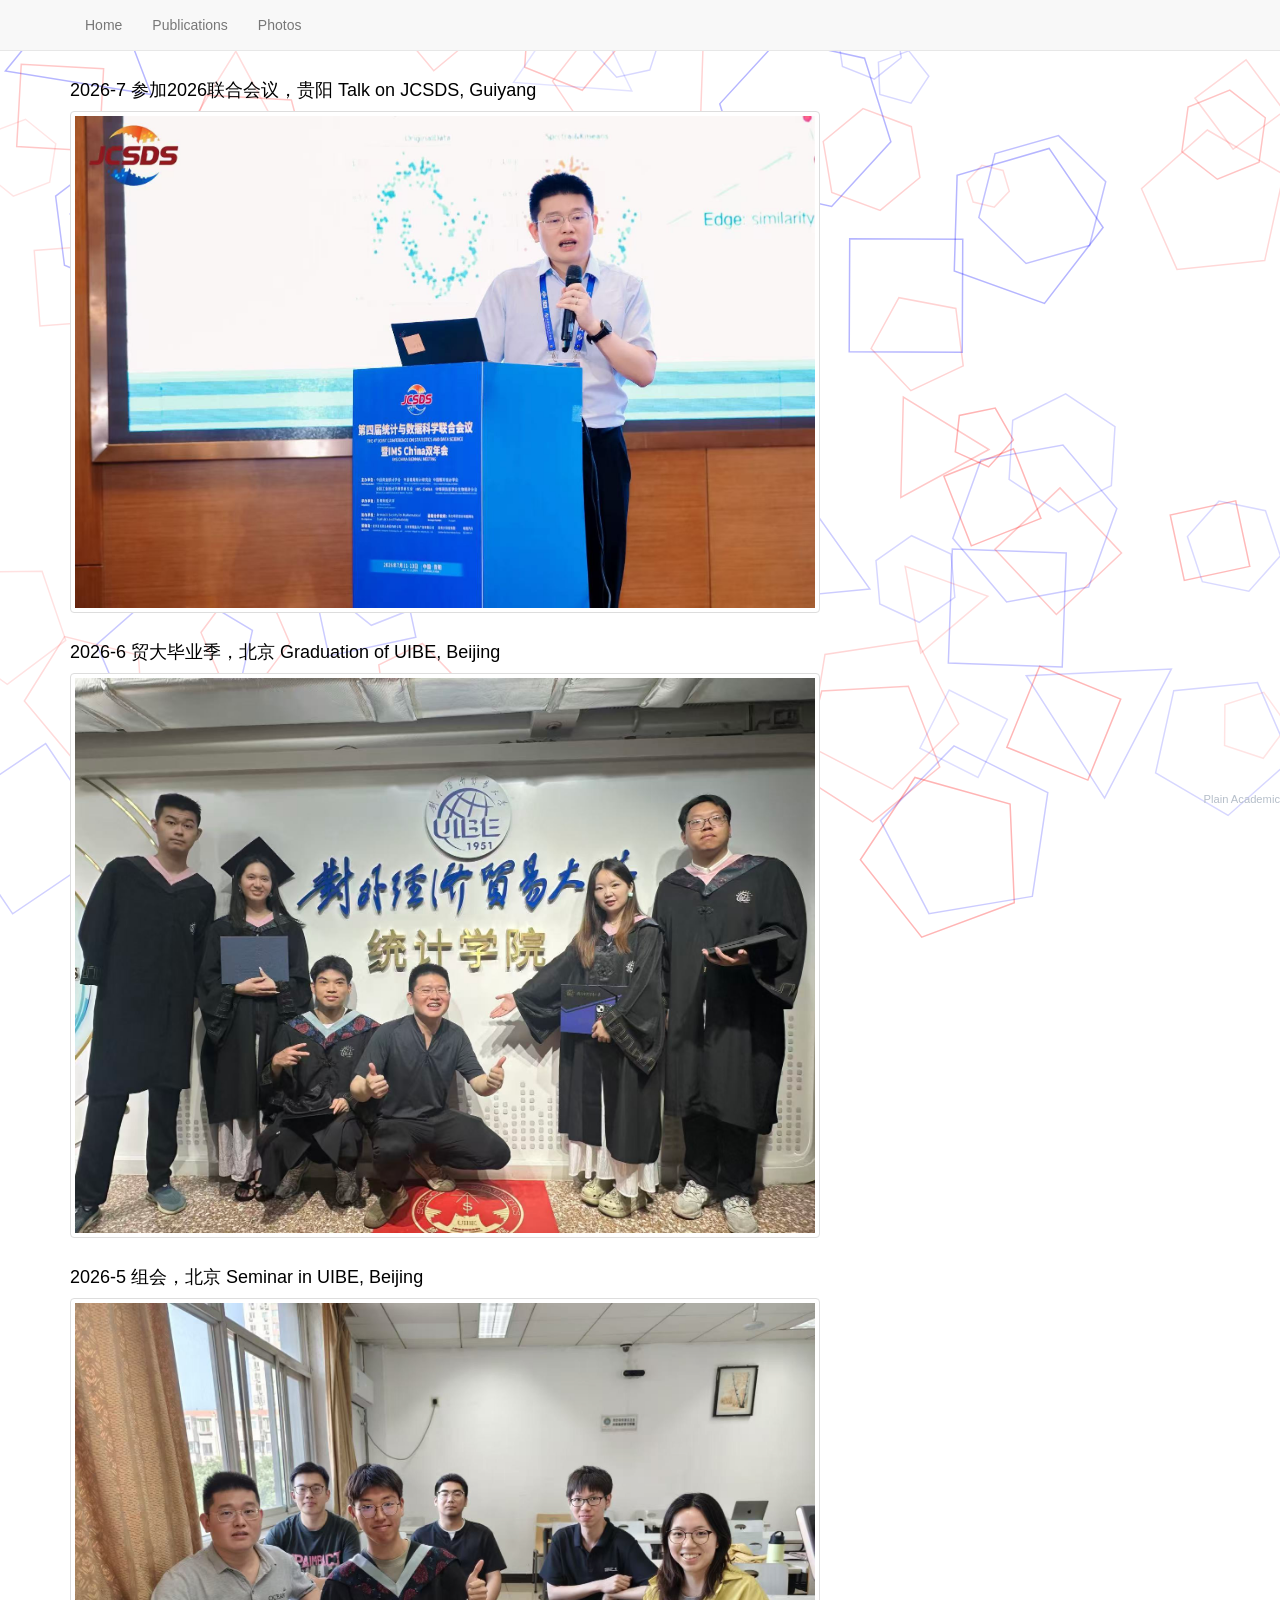
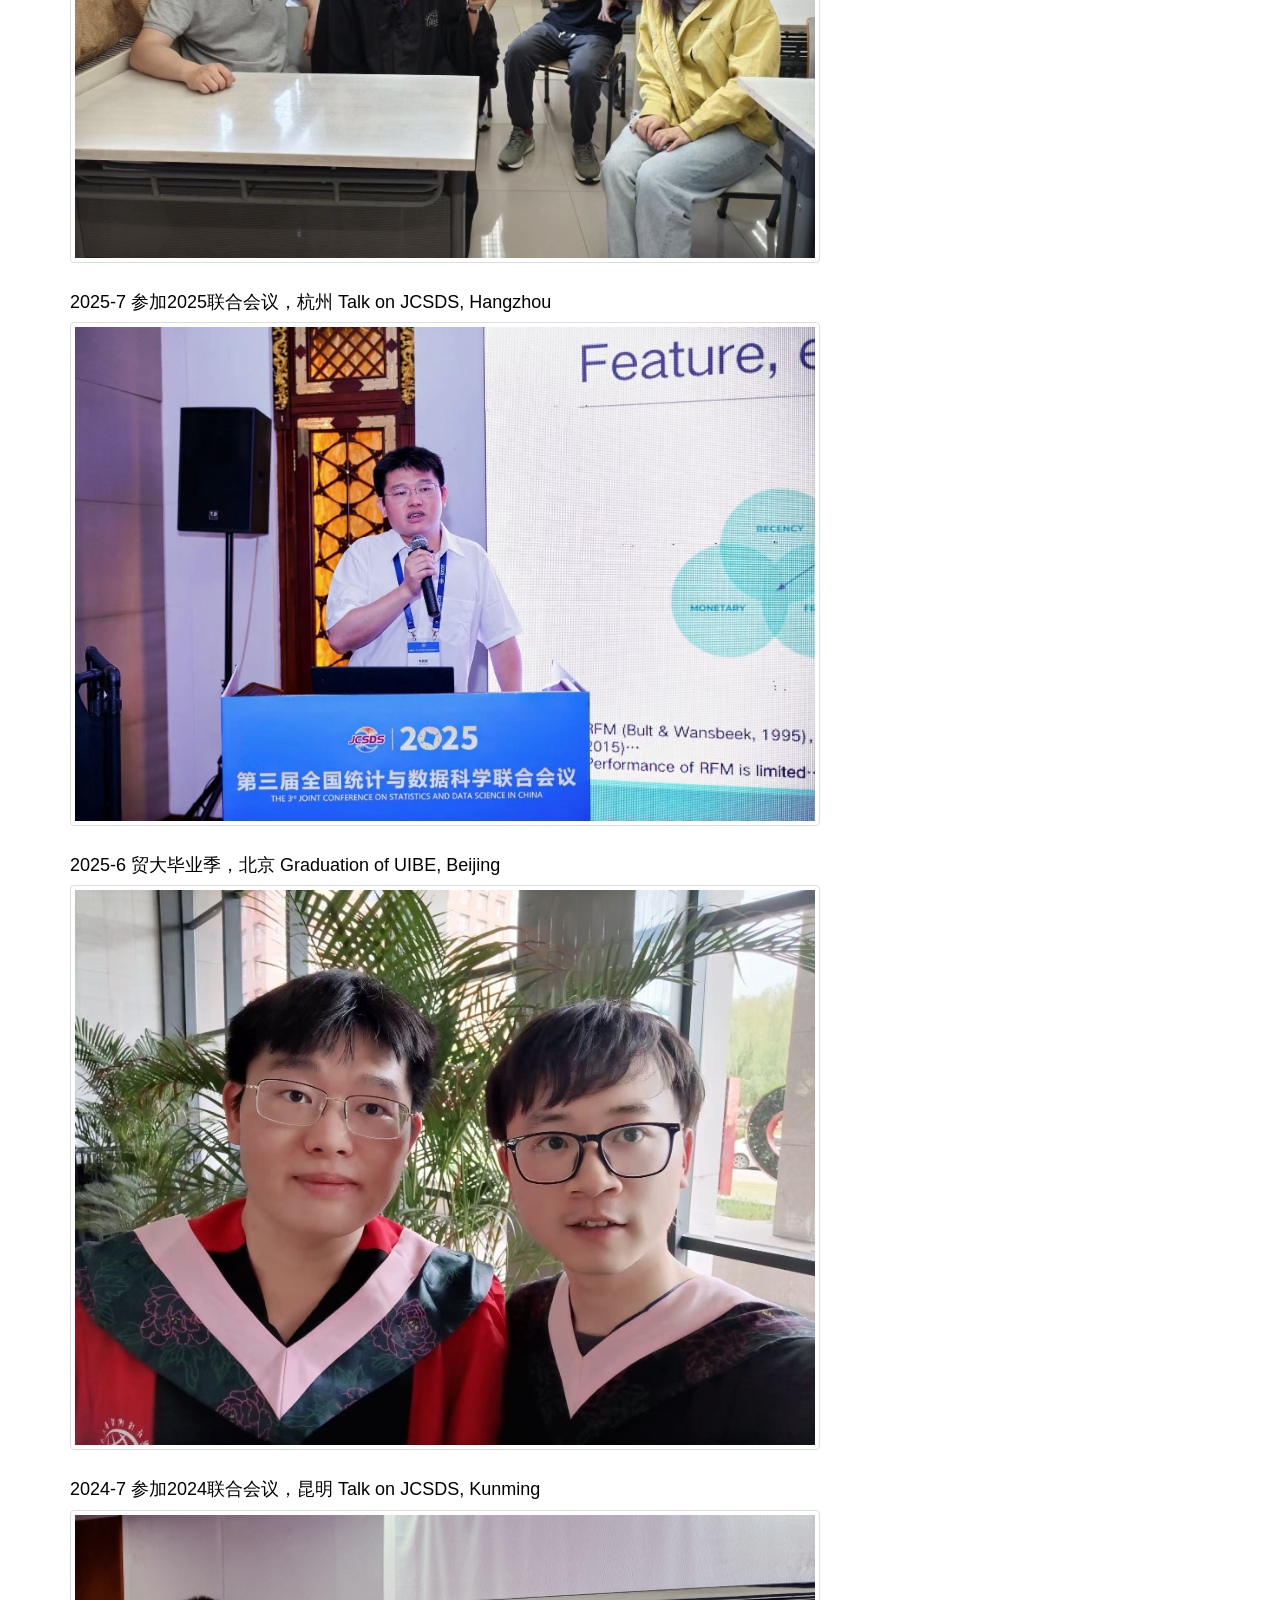
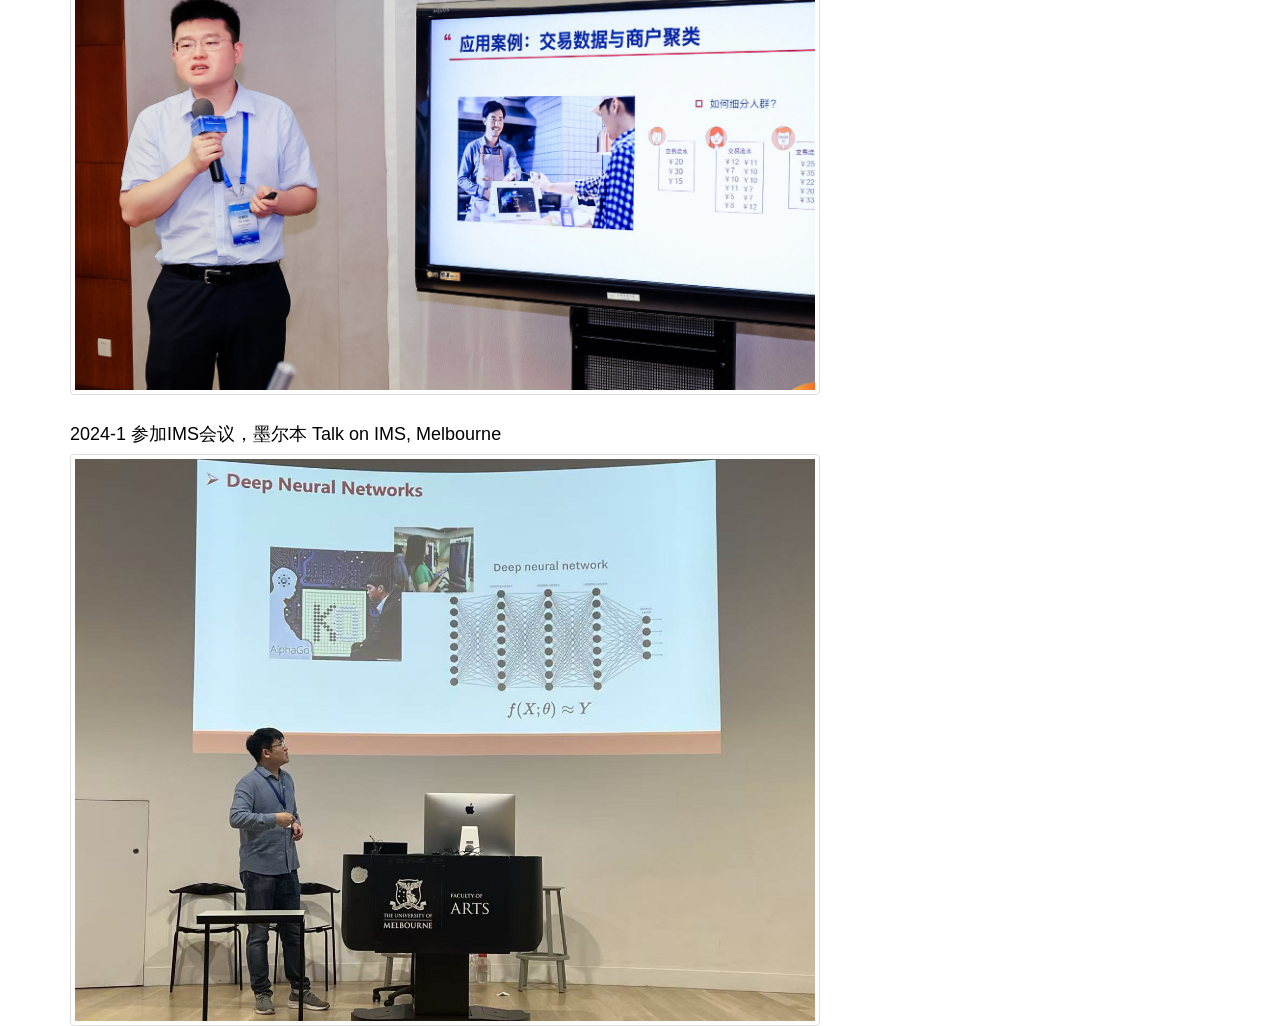
==== commit 296b73e9: "Update photo.html" ====
--- a/photo.html
+++ b/photo.html
@@ -41,7 +41,7 @@
             top: 0;
             left: 0;
             width: 100%;
-            height: scrollHeight;
+            height: auto;
             z-index: -1;
         }
 
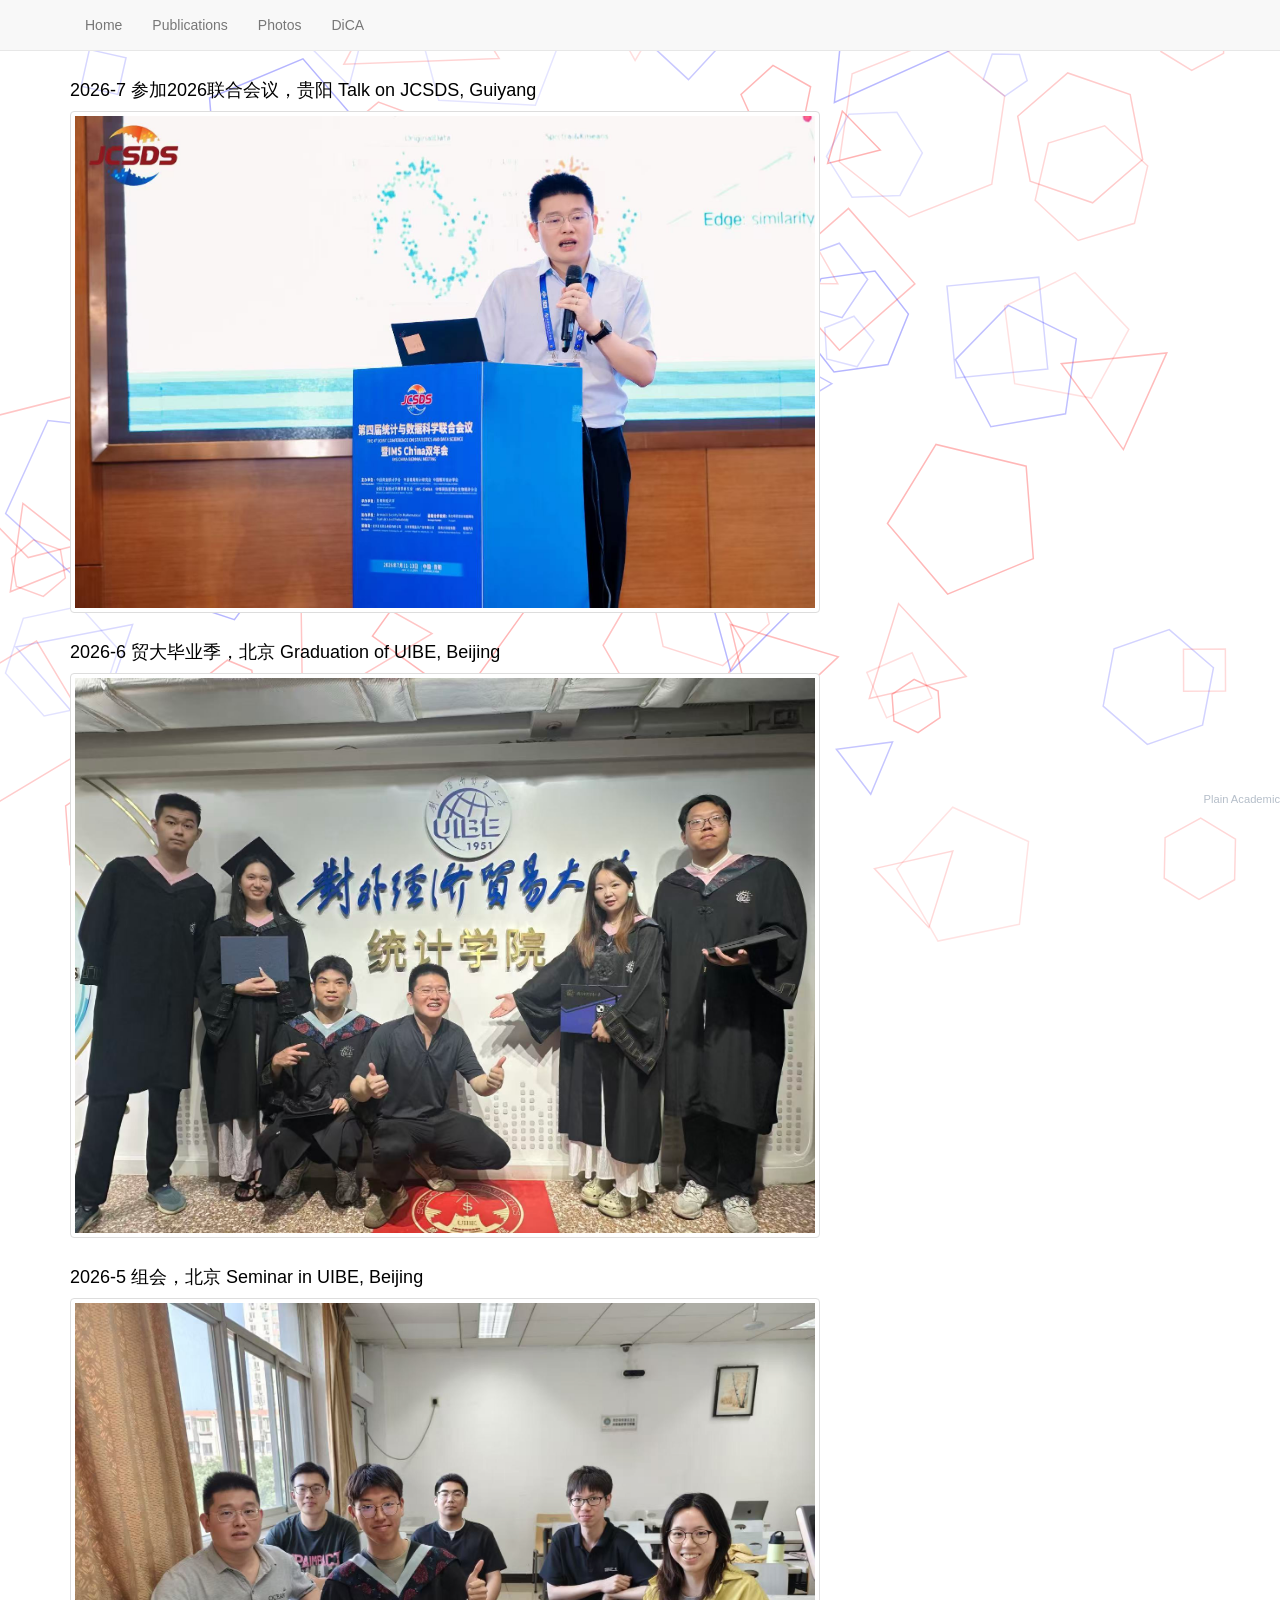
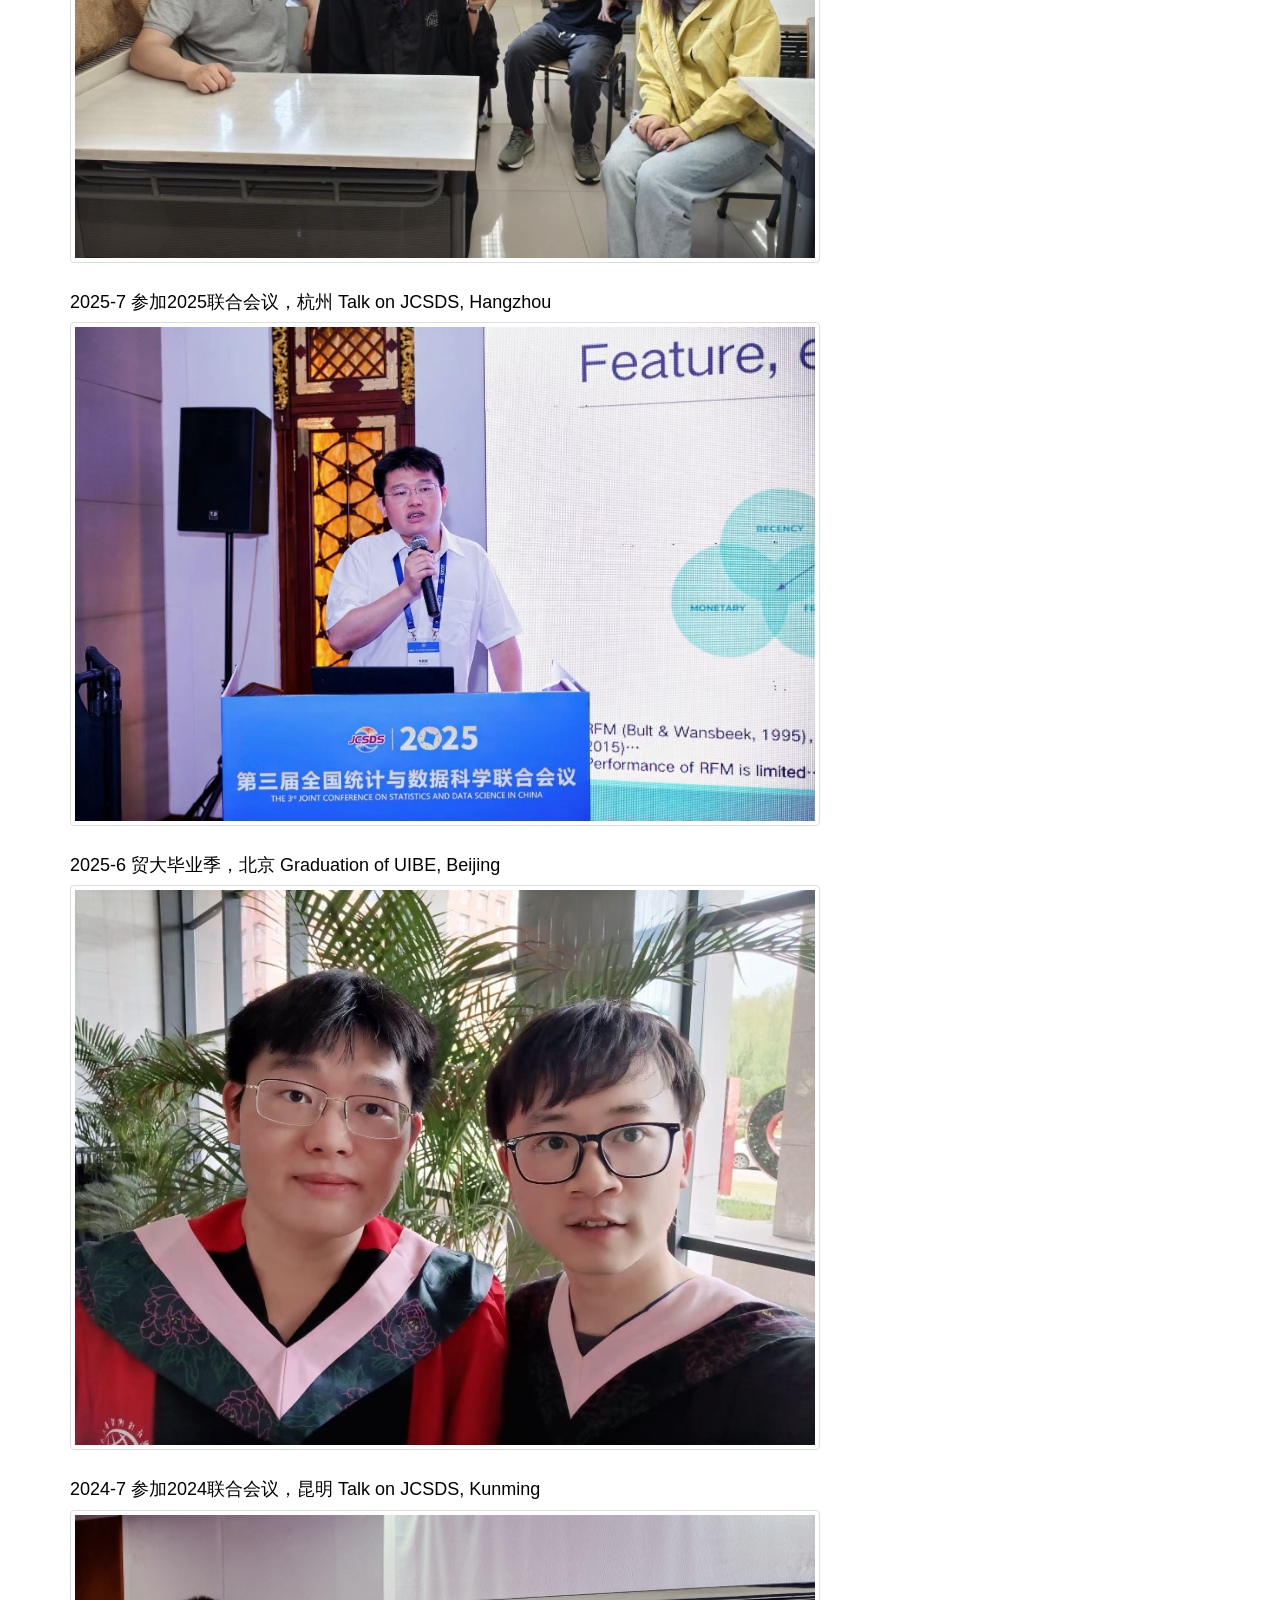
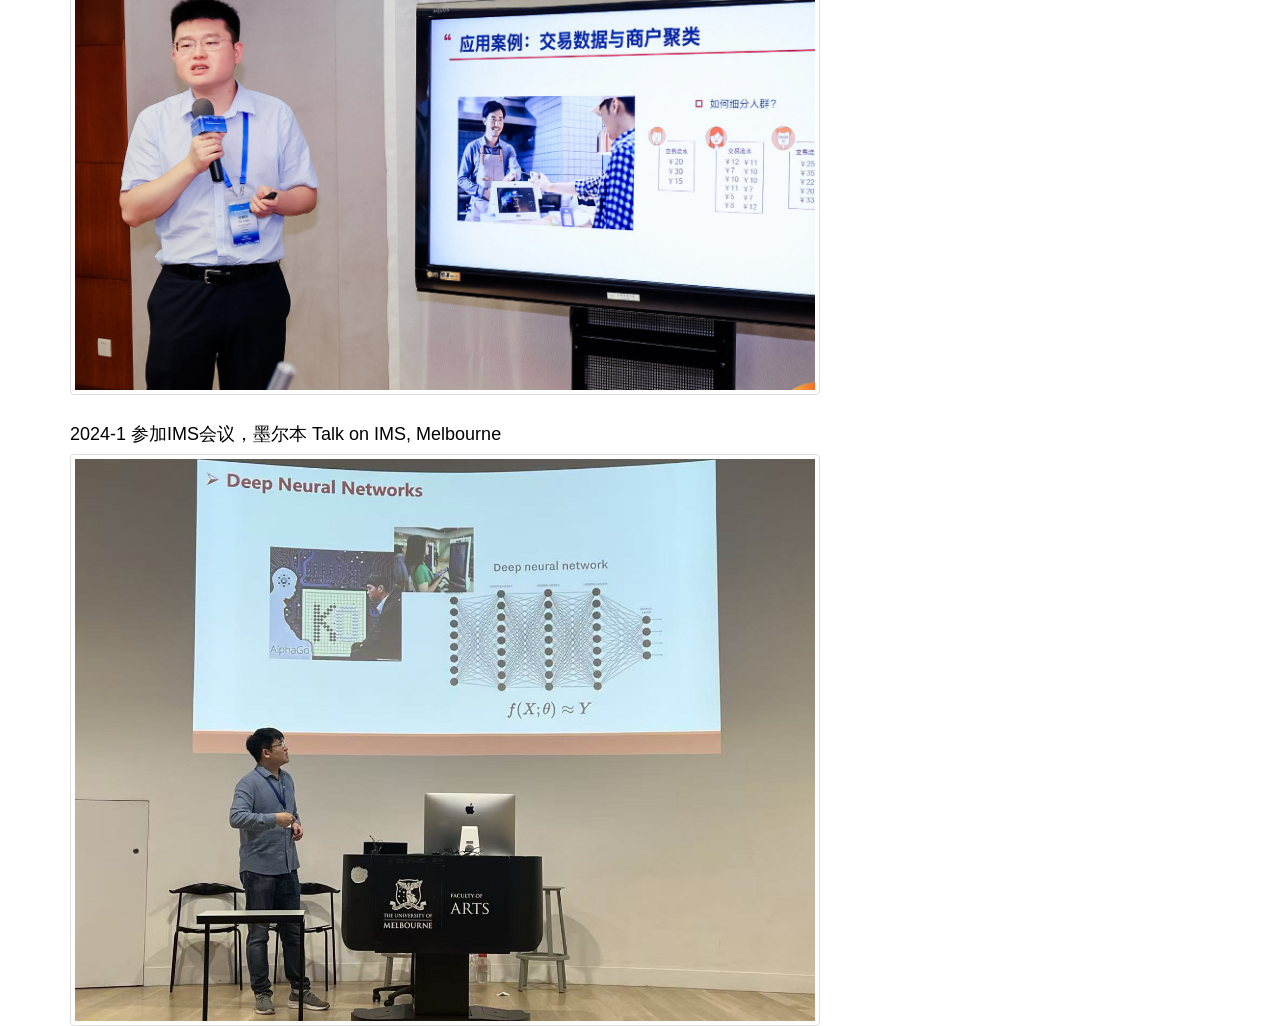
==== commit 14d28174: "add DiCA" ====
--- a/photo.html
+++ b/photo.html
@@ -156,6 +156,7 @@
                     <li><a href="index.html">Home</a></li>
                     <li><a href="index.html#publications">Publications</a></li>
                     <li><a href="photo.html">Photos</a></li>
+                    <li><a href="https://inqzhu.github.io/DiCA/index.html">DiCA</a></li>
                 </ul>
             </div>
         </div>
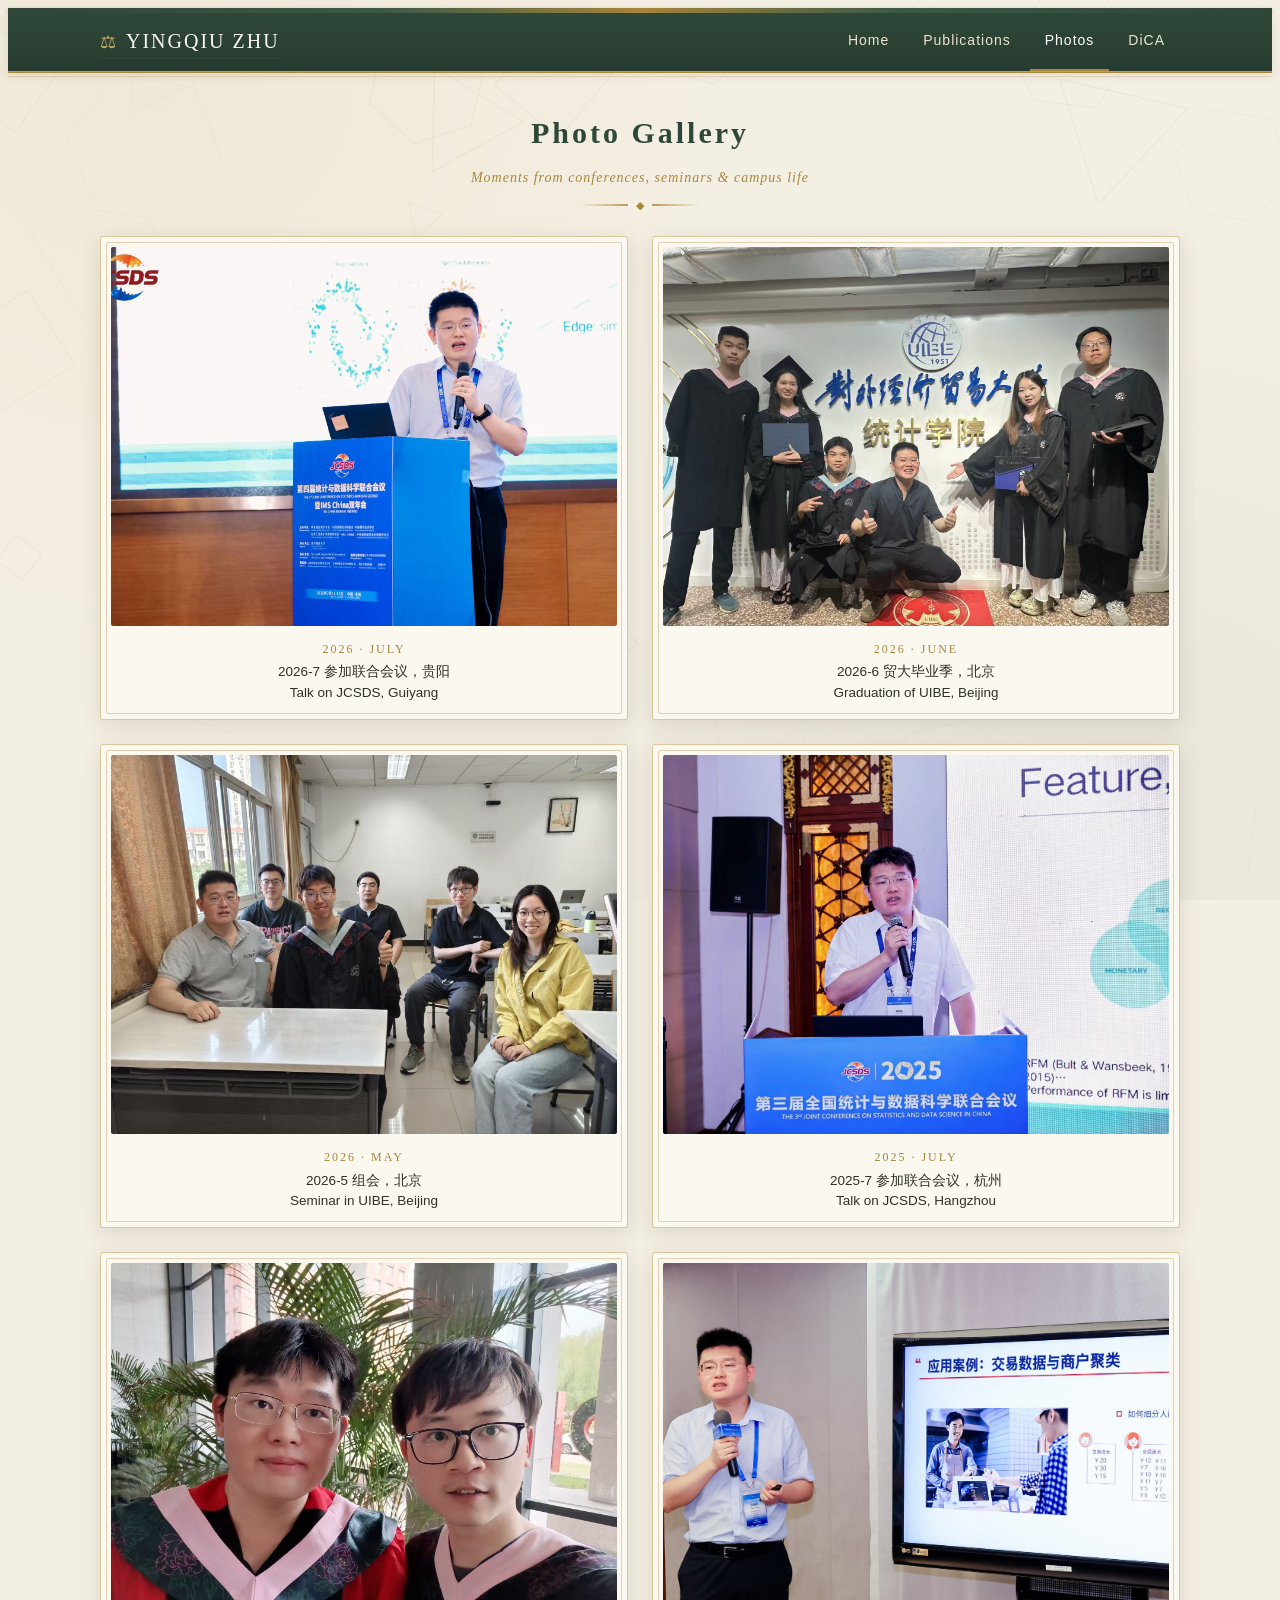
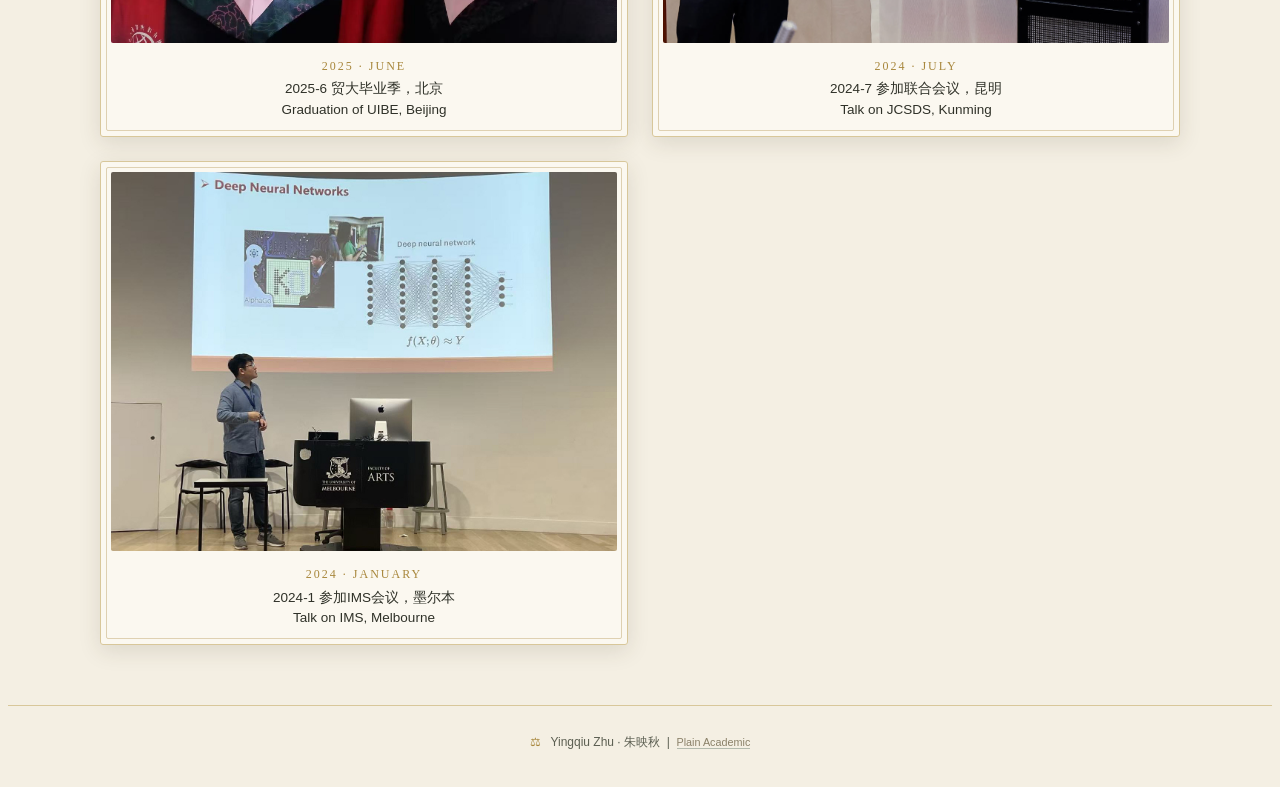
==== commit adb358be: "style change" ====
--- a/photo.html
+++ b/photo.html
@@ -3,478 +3,236 @@
     Plain-Academic by Vasilios Mavroudis
     Released under the Simplified BSD License/FreeBSD (2-clause) License.
     https://github.com/mavroudisv/plain-academic
-    图片异步懒加载改造 by Yingqiu Zhu
+    图片异步懒加载改造与页面视觉重设计 by Yingqiu Zhu
 -->
-
 <html lang="en">
 <head>
-    <title>Yingqiu Zhu</title>
     <meta charset="utf-8">
     <meta name="viewport" content="width=device-width, initial-scale=1">
-    <link rel="stylesheet" href="localbootstrap.css">
-    <script src="localjquery.js"></script>
-    <script src="localjsbootstrap.js"></script>
-    <link href='localg.css' rel='stylesheet' type='text/css'>
-    <style>
-        /* ---- 重置 ---- */
-        * {
-            margin: 0;
-            padding: 0;
-            box-sizing: border-box;
-        }
-
-        /* ---- 可滚动的页面 ---- */
-        html,
-        body {
-            height: 100%;
-        }
-        body {
-            background: #fff;
-            color: #000;
-            overflow-y: auto;
-            overflow-x: hidden;
-        }
-
-        /* ---- 背景画布：绝对定位，随内容滚动 ---- */
-        #poly-canvas {
-            position: absolute;
-            top: 0;
-            left: 0;
-            width: 100%;
-            height: auto;
-            z-index: -1;
-        }
-
-        /* ========== 图片异步加载样式 ========== */
-        .lazy-image-wrapper {
-            position: relative;
-            display: block;
-            width: 100%;
-            background: #f5f5f5;
-            border-radius: 4px;
-            overflow: hidden;
-            /* 保持宽高比，避免布局抖动 —— 用 padding-bottom 撑开 */
-        }
-
-        .lazy-image-wrapper img {
-            display: block;
-            width: 100%;
-            height: auto;
-            opacity: 0;
-            transition: opacity 0.6s ease;
-            /* 初始透明，加载完成后渐入 */
-        }
-
-        .lazy-image-wrapper img.loaded {
-            opacity: 1;
-        }
-
-        /* ---- 占位 loading 动画（纯CSS） ---- */
-        .lazy-image-wrapper .placeholder {
-            position: absolute;
-            top: 0;
-            left: 0;
-            width: 100%;
-            height: 100%;
-            display: flex;
-            align-items: center;
-            justify-content: center;
-            flex-direction: column;
-            color: #aaa;
-            font-size: 14px;
-            pointer-events: none;
-            transition: opacity 0.4s ease;
-            background: #f0f0f0;
-        }
-        .lazy-image-wrapper .placeholder .spinner {
-            width: 32px;
-            height: 32px;
-            border: 3px solid #e0e0e0;
-            border-top-color: #5a8cbf;
-            border-radius: 50%;
-            animation: spin 0.8s linear infinite;
-            margin-bottom: 10px;
-        }
-        @keyframes spin {
-            to {
-                transform: rotate(360deg);
-            }
-        }
-
-        .lazy-image-wrapper .placeholder.hidden {
-            opacity: 0;
-            pointer-events: none;
-        }
-
-        /* 图片加载失败时的样式 */
-        .lazy-image-wrapper img.error {
-            opacity: 1;
-            /* 显示破碎图片的默认样式 */;
-        }
-        .lazy-image-wrapper .placeholder.error-text {
-            color: #c0392b;
-        }
-
-        /* 保持缩略图边框样式与 Bootstrap 一致 */
-        .img-thumbnail {
-            padding: 4px;
-            background-color: #fff;
-            border: 1px solid #ddd;
-            border-radius: 4px;
-            transition: all .2s ease-in-out;
-            display: block;
-            max-width: 100%;
-            height: auto;
-        }
-
-        /* 让每个图片区块保持间距 */
-        .photo-entry {
-            margin-bottom: 30px;
-        }
-        .photo-entry h4 {
-            margin-bottom: 10px;
-        }
-    </style>
+    <title>Photos · Yingqiu Zhu</title>
+    <link rel="stylesheet" href="theme.css">
 </head>
 <body>
 
+    <div class="top-flourish"></div>
+
     <!-- Navigation -->
-    <nav class="navbar navbar-default navbar-static-top" role="navigation">
-        <div class="container">
-            <div class="navbar-header">
-                <button type="button" class="navbar-toggle collapsed" data-toggle="collapse" data-target="#bs-example-navbar-collapse-1">
-                    <span class="sr-only">Toggle navigation</span>
-                    <span class="icon-bar"></span>
-                    <span class="icon-bar"></span>
-                    <span class="icon-bar"></span>
-                </button>
-            </div>
-
-            <!-- Collect the nav links, forms, and other content for toggling -->
-            <div class="collapse navbar-collapse" id="bs-example-navbar-collapse-1">
-                <ul class="nav navbar-nav">
-                    <li><a href="index.html">Home</a></li>
-                    <li><a href="index.html#publications">Publications</a></li>
-                    <li><a href="photo.html">Photos</a></li>
-                    <li><a href="https://inqzhu.github.io/DiCA/index.html">DiCA</a></li>
-                </ul>
-            </div>
+    <div class="navbar-wrap">
+        <nav class="site-nav">
+            <a class="site-brand" href="index.html"><span class="crest">&#9878;</span>Yingqiu Zhu</a>
+            <button class="nav-toggle" aria-label="Toggle navigation" onclick="document.getElementById('mainNav').classList.toggle('open')">&#9776;</button>
+            <ul id="mainNav">
+                <li><a href="index.html">Home</a></li>
+                <li><a href="index.html#publications">Publications</a></li>
+                <li class="active"><a href="photo.html">Photos</a></li>
+                <li><a href="https://inqzhu.github.io/DiCA/index.html" target="_blank" rel="noopener">DiCA</a></li>
+            </ul>
+        </nav>
+    </div>
+
+    <!-- Page Content -->
+    <div class="main-container">
+
+        <div class="gallery-intro">
+            <h1>Photo Gallery</h1>
+            <div class="sub">Moments from conferences, seminars &amp; campus life</div>
+            <div class="rule"></div>
         </div>
-    </nav>
-
-    <!-- Page Content -->
-    <div class="container">
-
-        <div class="row">
-
-            <!-- Entries Column -->
-            <div class="col-md-8" style="height: 720px;">
-
-                <!-- ===== 图片条目：使用 data-src 存储真实地址，由 JS 异步加载 ===== -->
-
-                <div class="photo-entry">
-                    <h4>2026-7 参加2026联合会议，贵阳 Talk on JCSDS, Guiyang</h4>
-                    <div class="lazy-image-wrapper img-thumbnail img-responsive">
-                        <img class="lazy-image" data-src="photo-26-3.jpg" alt="2026-7 贵阳 JCSDS">
-                        <div class="placeholder">
-                            <div class="spinner"></div>
-                            <span>加载中...</span>
-                        </div>
-                    </div>
-                </div>
-
-                <div class="photo-entry">
-                    <h4>2026-6 贸大毕业季，北京 Graduation of UIBE, Beijing</h4>
-                    <div class="lazy-image-wrapper img-thumbnail img-responsive">
-                        <img class="lazy-image" data-src="photo-26-2.jpg" alt="2026-6 贸大毕业季">
-                        <div class="placeholder">
-                            <div class="spinner"></div>
-                            <span>加载中...</span>
-                        </div>
-                    </div>
-                </div>
-
-                <div class="photo-entry">
-                    <h4>2026-5 组会，北京 Seminar in UIBE, Beijing</h4>
-                    <div class="lazy-image-wrapper img-thumbnail img-responsive">
-                        <img class="lazy-image" data-src="photo-26-1.jpg" alt="2026-5 组会">
-                        <div class="placeholder">
-                            <div class="spinner"></div>
-                            <span>加载中...</span>
-                        </div>
-                    </div>
-                </div>
-
-                <div class="photo-entry">
-                    <h4>2025-7 参加2025联合会议，杭州 Talk on JCSDS, Hangzhou</h4>
-                    <div class="lazy-image-wrapper img-thumbnail img-responsive">
-                        <img class="lazy-image" data-src="photo-25-2.jpg" alt="2025-7 杭州 JCSDS">
-                        <div class="placeholder">
-                            <div class="spinner"></div>
-                            <span>加载中...</span>
-                        </div>
-                    </div>
-                </div>
-
-                <div class="photo-entry">
-                    <h4>2025-6 贸大毕业季，北京 Graduation of UIBE, Beijing</h4>
-                    <div class="lazy-image-wrapper img-thumbnail img-responsive">
-                        <img class="lazy-image" data-src="photo-25-1.jpg" alt="2025-6 贸大毕业季">
-                        <div class="placeholder">
-                            <div class="spinner"></div>
-                            <span>加载中...</span>
-                        </div>
-                    </div>
-                </div>
-
-                <div class="photo-entry">
-                    <h4>2024-7 参加2024联合会议，昆明 Talk on JCSDS, Kunming</h4>
-                    <div class="lazy-image-wrapper img-thumbnail img-responsive">
-                        <img class="lazy-image" data-src="photo-24-2.jpg" alt="2024-7 昆明 JCSDS">
-                        <div class="placeholder">
-                            <div class="spinner"></div>
-                            <span>加载中...</span>
-                        </div>
-                    </div>
-                </div>
-
-                <div class="photo-entry">
-                    <h4>2024-1 参加IMS会议，墨尔本 Talk on IMS, Melbourne</h4>
-                    <div class="lazy-image-wrapper img-thumbnail img-responsive">
-                        <img class="lazy-image" data-src="photo-24-1.jpg" alt="2024-1 墨尔本 IMS">
-                        <div class="placeholder">
-                            <div class="spinner"></div>
-                            <span>加载中...</span>
-                        </div>
-                    </div>
-                </div>
-
-            </div>
-
+
+        <div class="gallery-grid" id="gallery">
+            <div class="photo-card" data-src="photo-26-3.jpg" data-caption="2026.07 &middot; Talk on JCSDS, Guiyang">
+                <div class="frame"><img class="lazy-img" data-src="photo-26-3.jpg" alt="Talk on JCSDS, Guiyang"></div>
+                <div class="meta">
+                    <span class="date">2026 &middot; JULY</span>
+                    <div class="desc">2026-7 参加联合会议，贵阳<br>Talk on JCSDS, Guiyang</div>
+                </div>
+            </div>
+
+            <div class="photo-card" data-src="photo-26-2.jpg" data-caption="2026.06 &middot; Graduation of UIBE, Beijing">
+                <div class="frame"><img class="lazy-img" data-src="photo-26-2.jpg" alt="Graduation of UIBE, Beijing"></div>
+                <div class="meta">
+                    <span class="date">2026 &middot; JUNE</span>
+                    <div class="desc">2026-6 贸大毕业季，北京<br>Graduation of UIBE, Beijing</div>
+                </div>
+            </div>
+
+            <div class="photo-card" data-src="photo-26-1.jpg" data-caption="2026.05 &middot; Seminar in UIBE, Beijing">
+                <div class="frame"><img class="lazy-img" data-src="photo-26-1.jpg" alt="Seminar in UIBE, Beijing"></div>
+                <div class="meta">
+                    <span class="date">2026 &middot; MAY</span>
+                    <div class="desc">2026-5 组会，北京<br>Seminar in UIBE, Beijing</div>
+                </div>
+            </div>
+
+            <div class="photo-card" data-src="photo-25-2.jpg" data-caption="2025.07 &middot; Talk on JCSDS, Hangzhou">
+                <div class="frame"><img class="lazy-img" data-src="photo-25-2.jpg" alt="Talk on JCSDS, Hangzhou"></div>
+                <div class="meta">
+                    <span class="date">2025 &middot; JULY</span>
+                    <div class="desc">2025-7 参加联合会议，杭州<br>Talk on JCSDS, Hangzhou</div>
+                </div>
+            </div>
+
+            <div class="photo-card" data-src="photo-25-1.jpg" data-caption="2025.06 &middot; Graduation of UIBE, Beijing">
+                <div class="frame"><img class="lazy-img" data-src="photo-25-1.jpg" alt="Graduation of UIBE, Beijing"></div>
+                <div class="meta">
+                    <span class="date">2025 &middot; JUNE</span>
+                    <div class="desc">2025-6 贸大毕业季，北京<br>Graduation of UIBE, Beijing</div>
+                </div>
+            </div>
+
+            <div class="photo-card" data-src="photo-24-2.jpg" data-caption="2024.07 &middot; Talk on JCSDS, Kunming">
+                <div class="frame"><img class="lazy-img" data-src="photo-24-2.jpg" alt="Talk on JCSDS, Kunming"></div>
+                <div class="meta">
+                    <span class="date">2024 &middot; JULY</span>
+                    <div class="desc">2024-7 参加联合会议，昆明<br>Talk on JCSDS, Kunming</div>
+                </div>
+            </div>
+
+            <div class="photo-card" data-src="photo-24-1.jpg" data-caption="2024.01 &middot; Talk on IMS, Melbourne">
+                <div class="frame"><img class="lazy-img" data-src="photo-24-1.jpg" alt="Talk on IMS, Melbourne"></div>
+                <div class="meta">
+                    <span class="date">2024 &middot; JANUARY</span>
+                    <div class="desc">2024-1 参加IMS会议，墨尔本<br>Talk on IMS, Melbourne</div>
+                </div>
+            </div>
         </div>
 
     </div>
-    <!-- /.container -->
-
-    <!-- Other people may like it too! -->
-    <a style="color:#b5bec9;font-size:0.8em; float:right;" href="https://github.com/mavroudisv/plain-academic">Plain Academic</a>
-
-    <!-- Canvas 背景 -->
+
+    <footer class="site-footer">
+        <span class="crest">&#9878;</span> &nbsp; Yingqiu Zhu &middot; 朱映秋 &nbsp;|&nbsp;
+        <a style="color:#8a8068;font-size:0.9em;" href="https://github.com/mavroudisv/plain-academic" target="_blank" rel="noopener">Plain Academic</a>
+    </footer>
+
+    <!-- Lightbox -->
+    <div class="lightbox" id="lightbox" aria-hidden="true">
+        <span class="close" id="lightboxClose" aria-label="Close">&times;</span>
+        <img id="lightboxImg" src="" alt="">
+    </div>
+
     <canvas id="poly-canvas"></canvas>
 
     <script>
-        /* ========== 彩色多边形背景（蓝色/红色随机） ========== */
-        const canvas = document.getElementById('poly-canvas');
-        const ctx = canvas.getContext('2d');
-
-        function resize() {
-            canvas.width = window.innerWidth;
-            canvas.height = document.documentElement.scrollHeight; // 整个可滚动高度
-        }
-        window.addEventListener('resize', resize);
-        resize();
-
-        class Poly {
-            constructor() {
-                this.x = Math.random() * canvas.width;
-                this.y = Math.random() * canvas.height;
-                this.size = Math.random() * 70 + 20;
-                this.rot = 0;
-                this.rotSp = (Math.random() - .5) * 0.02;
-                this.vx = (Math.random() - .5) * 0.4;
-                this.vy = (Math.random() - .5) * 0.4;
-                this.sides = Math.floor(Math.random() * 4) + 3;
-                this.opacity = Math.random() * 0.2 + 0.1;
-                // 随机选择红色或蓝色
-                this.color = Math.random() > 0.5 ? 'red' : 'blue';
-            }
-            update() {
-                this.x += this.vx;
-                this.y += this.vy;
-                this.rot += this.rotSp;
-                // 水平边界循环
-                if (this.x < -this.size) this.x = canvas.width + this.size;
-                if (this.x > canvas.width + this.size) this.x = -this.size;
-                // 垂直边界循环（支持长页面）
-                if (this.y < -this.size) this.y = canvas.height + this.size;
-                if (this.y > canvas.height + this.size) this.y = -this.size;
-            }
-            draw() {
-                ctx.save();
-                ctx.translate(this.x, this.y);
-                ctx.rotate(this.rot);
-                // 根据颜色设置不同的 RGBA
-                let r, g, b;
-                if (this.color === 'red') {
-                    r = 255;
-                    g = 0;
-                    b = 0;
-                } else { // blue
-                    r = 0;
-                    g = 0;
-                    b = 255;
+        /* ===== 柔和暗金多边形背景 ===== */
+        (function () {
+            const canvas = document.getElementById('poly-canvas');
+            if (!canvas) return;
+            const ctx = canvas.getContext('2d');
+            function resize() {
+                canvas.width = window.innerWidth;
+                canvas.height = window.innerHeight;
+            }
+            window.addEventListener('resize', resize);
+            resize();
+
+            class Poly {
+                constructor() {
+                    this.x = Math.random() * canvas.width;
+                    this.y = Math.random() * canvas.height;
+                    this.size = Math.random() * 60 + 20;
+                    this.rot = 0;
+                    this.rotSp = (Math.random() - 0.5) * 0.01;
+                    this.vx = (Math.random() - 0.5) * 0.25;
+                    this.vy = (Math.random() - 0.5) * 0.25;
+                    this.sides = Math.floor(Math.random() * 4) + 3;
+                    this.opacity = Math.random() * 0.06 + 0.03;
                 }
-                ctx.strokeStyle = `rgba(${r},${g},${b},${this.opacity})`;
-                ctx.lineWidth = 1.5;
-                ctx.beginPath();
-                for (let i = 0; i < this.sides; i++) {
-                    const a = (i / this.sides) * Math.PI * 2;
-                    const x = Math.cos(a) * this.size;
-                    const y = Math.sin(a) * this.size;
-                    i === 0 ? ctx.moveTo(x, y) : ctx.lineTo(x, y);
+                update() {
+                    this.x += this.vx;
+                    this.y += this.vy;
+                    this.rot += this.rotSp;
+                    if (this.x < -this.size) this.x = canvas.width + this.size;
+                    if (this.x > canvas.width + this.size) this.x = -this.size;
+                    if (this.y < -this.size) this.y = canvas.height + this.size;
+                    if (this.y > canvas.height + this.size) this.y = -this.size;
                 }
-                ctx.closePath();
-                ctx.stroke();
-                ctx.restore();
-            }
-        }
-
-        const polys = Array.from({ length: 77 }, () => new Poly());
-
-        function loop() {
-            ctx.clearRect(0, 0, canvas.width, canvas.height);
-            polys.forEach(p => { p.update();
-                p.draw(); });
-            requestAnimationFrame(loop);
-        }
-        loop();
-
-        /* 鼠标轻微影响 */
-        let mx = canvas.width / 2,
-            my = canvas.height / 2;
-        addEventListener('mousemove', e => { mx = e.clientX;
-            my = e.clientY + window.scrollY; });
-
-        /* ============================================================
-               ★★★ 图片异步懒加载（AJAX 风格） ★★★
-               - 使用 Intersection Observer 监测图片是否进入视口
-               - 进入视口后，通过 Image 对象异步加载（不阻塞主线程）
-               - 加载完成后替换 src，并隐藏占位动画
-               - 支持加载失败降级显示
-               ============================================================ */
-
-        document.addEventListener('DOMContentLoaded', function() {
-
-            // 选取所有需要懒加载的图片
-            const lazyImages = document.querySelectorAll('img.lazy-image');
-
-            if (lazyImages.length === 0) return;
-
-            // 加载单张图片
-            function loadImage(img) {
+                draw() {
+                    ctx.save();
+                    ctx.translate(this.x, this.y);
+                    ctx.rotate(this.rot);
+                    ctx.strokeStyle = 'rgba(168,135,60,' + this.opacity + ')';
+                    ctx.lineWidth = 1.2;
+                    ctx.beginPath();
+                    for (let i = 0; i < this.sides; i++) {
+                        const a = (i / this.sides) * Math.PI * 2;
+                        const x = Math.cos(a) * this.size;
+                        const y = Math.sin(a) * this.size;
+                        i === 0 ? ctx.moveTo(x, y) : ctx.lineTo(x, y);
+                    }
+                    ctx.closePath();
+                    ctx.stroke();
+                    ctx.restore();
+                }
+            }
+            const polys = Array.from({ length: 40 }, () => new Poly());
+            function loop() {
+                ctx.clearRect(0, 0, canvas.width, canvas.height);
+                polys.forEach(p => { p.update(); p.draw(); });
+                requestAnimationFrame(loop);
+            }
+            loop();
+        })();
+
+        /* ===== 图片异步懒加载 ===== */
+        document.addEventListener('DOMContentLoaded', function () {
+            const imgs = document.querySelectorAll('img.lazy-img');
+            function load(img) {
                 const src = img.getAttribute('data-src');
-                if (!src) return;
-
-                // 如果已经加载过，避免重复
-                if (img.dataset.loaded === 'true') return;
-                img.dataset.loaded = 'true';
-
-                // 找到外层的 wrapper 和 placeholder
-                const wrapper = img.closest('.lazy-image-wrapper');
-                const placeholder = wrapper ? wrapper.querySelector('.placeholder') : null;
-
-                // 使用 Image 对象异步加载（真正的 AJAX 式图片加载）
-                const imageLoader = new Image();
-
-                imageLoader.onload = function() {
-                    // 加载成功：设置 src，触发渐入
+                if (!src || img.dataset.done === 'true') return;
+                img.dataset.done = 'true';
+                const loader = new Image();
+                loader.onload = function () {
                     img.src = src;
                     img.classList.add('loaded');
-                    // 隐藏占位
-                    if (placeholder) {
-                        placeholder.classList.add('hidden');
-                    }
-                    // 可选：移除 data-src 节省内存
-                    img.removeAttribute('data-src');
+                    img.style.opacity = '';
                 };
-
-                imageLoader.onerror = function() {
-                    // 加载失败：显示占位错误信息
-                    if (placeholder) {
-                        placeholder.innerHTML = '<span style="color:#c0392b;">⚠️ 图片加载失败</span>';
-                        placeholder.classList.remove('hidden');
-                    }
-                    img.classList.add('error');
-                    // 仍然显示一个占位（不设置 src，保留占位）
-                    console.warn('图片加载失败:', src);
+                loader.onerror = function () {
+                    img.alt = 'Image unavailable';
+                    img.classList.add('loaded');
                 };
-
-                // 开始异步加载
-                imageLoader.src = src;
-            }
-
-            // 使用 Intersection Observer 实现懒加载（进入视口才加载）
+                loader.src = src;
+            }
             if ('IntersectionObserver' in window) {
-                const observer = new IntersectionObserver((entries, obs) => {
-                    entries.forEach(entry => {
-                        if (entry.isIntersecting) {
-                            const img = entry.target;
-                            loadImage(img);
-                            obs.unobserve(img); // 加载后不再观察
-                        }
+                const io = new IntersectionObserver((entries, obs) => {
+                    entries.forEach(e => {
+                        if (e.isIntersecting) { load(e.target); obs.unobserve(e.target); }
                     });
-                }, {
-                    // 提前 200px 开始加载，提升体验
-                    rootMargin: '200px 0px',
-                    threshold: 0.01
+                }, { rootMargin: '200px 0px', threshold: 0.01 });
+                imgs.forEach(img => io.observe(img));
+            } else {
+                imgs.forEach(load);
+            }
+
+            /* ===== Lightbox 灯箱 ===== */
+            const lb = document.getElementById('lightbox');
+            const lbImg = document.getElementById('lightboxImg');
+            document.querySelectorAll('.photo-card').forEach(card => {
+                card.style.cursor = 'zoom-in';
+                card.addEventListener('click', function () {
+                    const src = this.getAttribute('data-src');
+                    lbImg.src = src;
+                    lbImg.alt = this.getAttribute('data-caption') || '';
+                    lb.classList.add('active');
+                    lb.setAttribute('aria-hidden', 'false');
+                    document.body.style.overflow = 'hidden';
                 });
-
-                lazyImages.forEach(img => observer.observe(img));
-            } else {
-                // 降级方案：不支持 IntersectionObserver 时，直接加载所有图片
-                lazyImages.forEach(img => loadImage(img));
-            }
-
-            // 【可选】当页面所有图片都加载完成后，可以触发一个自定义事件或执行回调
-            // 这里不做额外处理，保持简洁
-
-            // 额外优化：如果页面滚动过程中，某些图片已经可见但未被观察（安全兜底）
-            // 在 scroll 事件中检查未加载的图片是否可见（但 Observer 已经处理了，这里仅作保险）
-            let scrollCheckTimer = null;
-            window.addEventListener('scroll', function() {
-                if (scrollCheckTimer) return;
-                scrollCheckTimer = setTimeout(() => {
-                    lazyImages.forEach(img => {
-                        if (img.dataset.loaded === 'true') return;
-                        const rect = img.getBoundingClientRect();
-                        const winHeight = window.innerHeight;
-                        // 如果图片已经在视口内但未被加载（极少情况），手动触发
-                        if (rect.top < winHeight + 200 && rect.bottom > -200) {
-                            loadImage(img);
-                            // 注意：此时没有 unobserver，因为可能没有被 observer 观察到
-                            // 但 loadImage 内部有 loaded 标记，不会重复加载
-                        }
-                    });
-                    scrollCheckTimer = null;
-                }, 300);
-            });
-
-            // 页面完全加载后，再检查一次是否有遗漏（比如图片在页面加载前就在视口中）
-            window.addEventListener('load', function() {
-                lazyImages.forEach(img => {
-                    if (img.dataset.loaded === 'true') return;
-                    const rect = img.getBoundingClientRect();
-                    const winHeight = window.innerHeight;
-                    if (rect.top < winHeight + 200 && rect.bottom > -200) {
-                        loadImage(img);
-                    }
-                });
-            });
-
-            // 对外暴露一个手动刷新方法，方便调试
-            window.refreshLazyImages = function() {
-                lazyImages.forEach(img => {
-                    if (img.dataset.loaded === 'true') return;
-                    const rect = img.getBoundingClientRect();
-                    const winHeight = window.innerHeight;
-                    if (rect.top < winHeight + 200 && rect.bottom > -200) {
-                        loadImage(img);
-                    }
-                });
-            };
-
-        }); // end DOMContentLoaded
+            });
+            function closeLb() {
+                lb.classList.remove('active');
+                lb.setAttribute('aria-hidden', 'true');
+                lbImg.src = '';
+                document.body.style.overflow = '';
+            }
+            document.getElementById('lightboxClose').addEventListener('click', function (e) {
+                e.stopPropagation(); closeLb();
+            });
+            lb.addEventListener('click', function (e) {
+                if (e.target !== lbImg) closeLb();
+            });
+            document.addEventListener('keydown', function (e) {
+                if (e.key === 'Escape') closeLb();
+            });
+        });
     </script>
-
 </body>
-</html>+</html>
--- a/theme.css
+++ b/theme.css
@@ -0,0 +1,667 @@
+/*
+ * theme.css
+ * 柔和中世纪魔幻风格的学术主页主题
+ * 参考火焰纹章攻略站的配色气质，但做了学术化收敛：
+ *   羊皮纸米色底 + 深墨绿/藏青主色 + 暗金描边 + 衬线标题
+ * 供 index.html 与 photo.html 共用。
+ */
+
+:root {
+    --parchment:   #f4efe3;   /* 羊皮纸底色 */
+    --parchment-2: #efe8d8;   /* 略深的羊皮纸 */
+    --paper:       #fbf8f0;   /* 卡片纸面 */
+    --ink:         #2f3128;   /* 正文墨色 */
+    --ink-soft:    #5c5f52;   /* 次要文字 */
+    --green:       #2f4739;   /* 深墨绿（主色） */
+    --green-2:     #3d5b49;
+    --gold:        #a8873c;   /* 暗金 */
+    --gold-soft:   #c9ad6a;
+    --gold-line:   #d8c79a;   /* 描边金线 */
+    --navy:        #1f3a5f;   /* 藏蓝（论文补充信息） */
+    --shadow:      0 6px 22px rgba(58, 52, 33, 0.13);
+    --shadow-sm:   0 2px 10px rgba(58, 52, 33, 0.10);
+    --serif:       Georgia, "Times New Roman", "Songti SC", "STSong", serif;
+    --sans:        -apple-system, BlinkMacSystemFont, "Segoe UI", "Microsoft YaHei", "PingFang SC", sans-serif;
+}
+
+/* ---------- 基础 ---------- */
+html, body {
+    height: 100%;
+}
+body {
+    background-color: var(--parchment);
+    background-image:
+        radial-gradient(circle at 12% 8%, rgba(201, 173, 106, 0.10), transparent 42%),
+        radial-gradient(circle at 88% 92%, rgba(47, 71, 57, 0.06), transparent 45%);
+    background-attachment: fixed;
+    color: var(--ink);
+    font-family: var(--sans);
+    font-size: 15px;
+    line-height: 1.7;
+    overflow-y: auto;
+    overflow-x: hidden;
+}
+
+/* 背景装饰多边形画布 */
+#poly-canvas {
+    position: fixed;
+    top: 0;
+    left: 0;
+    width: 100%;
+    height: 100%;
+    z-index: -1;
+    pointer-events: none;
+}
+
+a {
+    color: var(--green-2);
+    text-decoration: none;
+    border-bottom: 1px solid rgba(61, 91, 73, 0.35);
+    transition: color 0.2s ease, border-color 0.2s ease;
+}
+a:hover {
+    color: var(--gold);
+    border-bottom-color: var(--gold);
+    text-decoration: none;
+}
+
+/* ---------- 顶部装饰条 ---------- */
+.top-flourish {
+    height: 5px;
+    background: linear-gradient(90deg,
+        var(--green) 0%, var(--green-2) 30%,
+        var(--gold) 50%, var(--green-2) 70%, var(--green) 100%);
+    box-shadow: 0 1px 4px rgba(0, 0, 0, 0.2);
+}
+
+/* ---------- 导航 ---------- */
+.navbar-wrap {
+    background: linear-gradient(180deg, var(--green) 0%, #263c30 100%);
+    border-bottom: 2px solid var(--gold);
+    box-shadow: var(--shadow-sm);
+    position: relative;
+    z-index: 10;
+}
+.navbar-wrap::after {
+    content: "";
+    position: absolute;
+    left: 0; right: 0; bottom: -6px;
+    height: 4px;
+    border-top: 1px solid var(--gold-soft);
+    border-bottom: 1px solid rgba(168, 135, 60, 0.4);
+    opacity: 0.6;
+}
+.site-nav {
+    display: flex;
+    align-items: center;
+    justify-content: space-between;
+    max-width: 1080px;
+    margin: 0 auto;
+    padding: 0 22px;
+    min-height: 54px;
+}
+.site-brand {
+    font-family: var(--serif);
+    font-size: 20px;
+    letter-spacing: 2px;
+    color: var(--paper);
+    text-transform: uppercase;
+    white-space: nowrap;
+}
+.site-brand .crest {
+    color: var(--gold-soft);
+    margin-right: 8px;
+    font-size: 18px;
+}
+.site-nav ul {
+    list-style: none;
+    display: flex;
+    gap: 4px;
+    margin: 0;
+    padding: 0;
+}
+.site-nav ul li a {
+    display: block;
+    padding: 16px 15px;
+    color: #eae4d2;
+    font-size: 14px;
+    letter-spacing: 1px;
+    border-bottom: 2px solid transparent;
+    transition: all 0.2s ease;
+}
+.site-nav ul li a:hover {
+    color: #fff;
+    background: rgba(255, 255, 255, 0.06);
+    border-bottom-color: var(--gold-soft);
+}
+.site-nav ul li.active a {
+    color: #fff;
+    border-bottom-color: var(--gold);
+}
+.nav-toggle {
+    display: none;
+    background: none;
+    border: none;
+    color: var(--paper);
+    font-size: 24px;
+    cursor: pointer;
+}
+
+/* ---------- 主容器 ---------- */
+.main-container {
+    max-width: 1080px;
+    margin: 34px auto 60px;
+    padding: 0 22px;
+    position: relative;
+    z-index: 1;
+}
+.layout-grid {
+    display: grid;
+    grid-template-columns: minmax(0, 1fr) 320px;
+    gap: 34px;
+    align-items: start;
+}
+
+/* ---------- 卡片通用 ---------- */
+.card {
+    background: var(--paper);
+    border: 1px solid var(--gold-line);
+    border-radius: 3px;
+    box-shadow: var(--shadow);
+    position: relative;
+}
+.card::before,
+.card::after {
+    content: "";
+    position: absolute;
+    width: 12px; height: 12px;
+    border: 1px solid var(--gold);
+    pointer-events: none;
+}
+.card::before {
+    top: 6px; left: 6px;
+    border-right: none; border-bottom: none;
+}
+.card::after {
+    bottom: 6px; right: 6px;
+    border-left: none; border-top: none;
+}
+
+/* ---------- 章节标题 ---------- */
+.section-title {
+    font-family: var(--serif);
+    font-size: 24px;
+    color: var(--green);
+    letter-spacing: 1px;
+    margin: 0 0 18px;
+    display: flex;
+    align-items: center;
+    gap: 14px;
+}
+.section-title::after {
+    content: "";
+    flex: 1;
+    height: 1px;
+    background: linear-gradient(90deg, var(--gold-line), transparent);
+}
+.section-title .mark {
+    color: var(--gold);
+    font-size: 15px;
+}
+
+/* ---------- 首页：主照片 ---------- */
+.hero-photo {
+    padding: 12px;
+    margin-bottom: 30px;
+}
+.hero-photo .photo-frame {
+    overflow: hidden;
+    border-radius: 2px;
+    border: 1px solid var(--gold-line);
+}
+.hero-photo img {
+    display: block;
+    width: 100%;
+    height: auto;
+}
+.hero-photo .caption {
+    font-family: var(--serif);
+    font-style: italic;
+    color: var(--ink-soft);
+    font-size: 13px;
+    text-align: center;
+    padding: 12px 6px 4px;
+    letter-spacing: 0.5px;
+}
+
+/* ---------- 首页：DiCA 介绍卡 ---------- */
+.dica-card {
+    margin-bottom: 34px;
+    padding: 0;
+    overflow: hidden;
+    border-color: var(--gold);
+}
+.dica-head {
+    background: linear-gradient(120deg, var(--green) 0%, var(--green-2) 100%);
+    color: var(--paper);
+    padding: 14px 20px;
+    display: flex;
+    align-items: center;
+    gap: 12px;
+}
+.dica-head .dica-logo {
+    height: 30px;
+    width: auto;
+    filter: brightness(0) invert(1);
+}
+.dica-head .dica-kicker {
+    font-family: var(--serif);
+    font-size: 13px;
+    letter-spacing: 2px;
+    text-transform: uppercase;
+    opacity: 0.85;
+}
+.dica-body {
+    display: grid;
+    grid-template-columns: 1fr 210px;
+    gap: 18px;
+    padding: 20px 22px 22px;
+    align-items: center;
+}
+.dica-body h3 {
+    font-family: var(--serif);
+    color: var(--green);
+    font-size: 19px;
+    margin: 0 0 8px;
+}
+.dica-body p {
+    color: var(--ink-soft);
+    font-size: 13.5px;
+    margin: 0 0 14px;
+}
+.dica-tags {
+    display: flex;
+    flex-wrap: wrap;
+    gap: 7px;
+    margin-bottom: 16px;
+}
+.dica-tag {
+    font-size: 11.5px;
+    color: var(--green-2);
+    background: rgba(61, 91, 73, 0.08);
+    border: 1px solid var(--gold-line);
+    border-radius: 20px;
+    padding: 3px 11px;
+}
+.dica-btn {
+    display: inline-block;
+    font-size: 13px;
+    letter-spacing: 1px;
+    color: #fff !important;
+    background: linear-gradient(180deg, var(--green-2), var(--green));
+    border: 1px solid var(--gold);
+    border-bottom: none;
+    padding: 9px 20px;
+    border-radius: 2px;
+    box-shadow: var(--shadow-sm);
+    transition: transform 0.2s ease, box-shadow 0.2s ease;
+}
+.dica-btn:hover {
+    transform: translateY(-2px);
+    box-shadow: 0 6px 16px rgba(47, 71, 57, 0.35);
+    color: #fff !important;
+}
+.dica-figure {
+    border: 1px solid var(--gold-line);
+    border-radius: 2px;
+    overflow: hidden;
+    background: #fff;
+}
+.dica-figure img {
+    display: block;
+    width: 100%;
+    height: auto;
+}
+
+/* ---------- 首页：论文列表 ---------- */
+.pubs {
+    margin-top: 4px;
+}
+.pubs .year {
+    font-family: var(--serif);
+    font-size: 17px;
+    font-weight: bold;
+    color: var(--paper);
+    background: linear-gradient(90deg, var(--gold), var(--gold-soft));
+    display: inline-block;
+    padding: 2px 16px;
+    border-radius: 2px;
+    letter-spacing: 2px;
+    margin: 20px 0 10px;
+    box-shadow: var(--shadow-sm);
+}
+.pubs ol {
+    list-style: none;
+    counter-reset: pub;
+    padding-left: 4px;
+}
+.pubs ol li.paper {
+    counter-increment: pub;
+    position: relative;
+    padding: 9px 0 9px 40px;
+    border-bottom: 1px dashed rgba(168, 135, 60, 0.28);
+    font-size: 13.5px;
+    color: var(--ink);
+    text-align: justify;
+}
+.pubs ol li.paper::before {
+    content: "§ " counter(pub);
+    position: absolute;
+    left: 4px;
+    top: 9px;
+    font-family: var(--serif);
+    color: var(--gold);
+    font-size: 12px;
+}
+.pubs ol li.paper:last-child {
+    border-bottom: none;
+}
+.pubs li.paper b {
+    color: var(--green);
+}
+.pubs li.paper i {
+    color: var(--ink);
+}
+/* 论文补充标注：藏蓝色，区别于黑色引用 */
+.pub-badge {
+    color: var(--navy);
+    font-size: 12.5px;
+    font-weight: 600;
+    white-space: nowrap;
+}
+.pub-badge .sep {
+    color: var(--gold);
+    margin: 0 2px;
+}
+
+/* ---------- 侧栏：个人信息 ---------- */
+.sidebar {
+    position: sticky;
+    top: 20px;
+}
+.profile-card {
+    padding: 30px 24px 26px;
+    text-align: center;
+}
+.avatar-ring {
+    width: 148px;
+    height: 148px;
+    margin: 0 auto 20px;
+    border-radius: 50%;
+    padding: 5px;
+    background: linear-gradient(135deg, var(--gold-soft), var(--gold), var(--gold-soft));
+    box-shadow: var(--shadow);
+}
+.avatar-ring img {
+    width: 100%;
+    height: 100%;
+    border-radius: 50%;
+    display: block;
+    object-fit: cover;
+    border: 3px solid var(--paper);
+}
+.profile-name {
+    font-family: var(--serif);
+    font-size: 24px;
+    color: var(--green);
+    letter-spacing: 1px;
+    margin: 0 0 4px;
+}
+.profile-title {
+    font-size: 13px;
+    color: var(--ink-soft);
+    line-height: 1.6;
+    margin: 0 0 18px;
+}
+.divider {
+    height: 1px;
+    background: linear-gradient(90deg, transparent, var(--gold-line), transparent);
+    position: relative;
+    margin: 18px 0;
+}
+.divider::after {
+    content: "◆";
+    position: absolute;
+    top: 50%; left: 50%;
+    transform: translate(-50%, -50%);
+    color: var(--gold);
+    font-size: 10px;
+    background: var(--paper);
+    padding: 0 8px;
+}
+.side-block {
+    text-align: left;
+    font-size: 13px;
+    color: var(--ink-soft);
+}
+.side-block h4 {
+    font-family: var(--serif);
+    font-size: 15px;
+    color: var(--green);
+    letter-spacing: 1px;
+    margin: 0 0 10px;
+}
+.side-links {
+    list-style: none;
+    padding: 0;
+    margin: 0 0 4px;
+}
+.side-links li {
+    padding: 4px 0 4px 20px;
+    position: relative;
+    font-size: 13px;
+}
+.side-links li::before {
+    content: "❖";
+    position: absolute;
+    left: 0;
+    color: var(--gold);
+    font-size: 11px;
+    top: 5px;
+}
+.side-block .edu-item {
+    padding: 5px 0 5px 16px;
+    position: relative;
+    font-size: 12.5px;
+    line-height: 1.5;
+}
+.side-block .edu-item::before {
+    content: "–";
+    position: absolute;
+    left: 0;
+    color: var(--gold);
+}
+
+/* ---------- 懒加载 ---------- */
+.lazy-img {
+    opacity: 0;
+    transition: opacity 0.6s ease;
+}
+.lazy-img.loaded {
+    opacity: 1;
+}
+
+/* ---------- 页脚 ---------- */
+.site-footer {
+    text-align: center;
+    color: var(--ink-soft);
+    font-size: 12px;
+    padding: 26px 20px 34px;
+    border-top: 1px solid var(--gold-line);
+    margin-top: 40px;
+}
+.site-footer .crest {
+    color: var(--gold);
+}
+
+/* ============ 照片页 ============ */
+.gallery-intro {
+    text-align: center;
+    margin: 6px 0 30px;
+}
+.gallery-intro h1 {
+    font-family: var(--serif);
+    font-size: 30px;
+    color: var(--green);
+    letter-spacing: 3px;
+    margin: 0 0 8px;
+}
+.gallery-intro .sub {
+    font-family: var(--serif);
+    font-style: italic;
+    color: var(--gold);
+    letter-spacing: 1px;
+    font-size: 14px;
+}
+.gallery-intro .rule {
+    width: 120px;
+    height: 2px;
+    margin: 14px auto 0;
+    background: linear-gradient(90deg, transparent, var(--gold), transparent);
+    position: relative;
+}
+.gallery-intro .rule::after {
+    content: "◆";
+    position: absolute;
+    top: 50%; left: 50%;
+    transform: translate(-50%, -50%);
+    color: var(--gold);
+    font-size: 11px;
+    background: var(--parchment);
+    padding: 0 8px;
+}
+
+.gallery-grid {
+    display: grid;
+    grid-template-columns: repeat(2, minmax(0, 1fr));
+    gap: 24px;
+}
+.photo-card {
+    background: var(--paper);
+    border: 1px solid var(--gold-line);
+    border-radius: 3px;
+    box-shadow: var(--shadow);
+    padding: 10px;
+    position: relative;
+    transition: transform 0.3s ease, box-shadow 0.3s ease;
+}
+.photo-card::before {
+    content: "";
+    position: absolute;
+    inset: 5px;
+    border: 1px solid rgba(168, 135, 60, 0.35);
+    border-radius: 2px;
+    pointer-events: none;
+    z-index: 2;
+}
+.photo-card:hover {
+    transform: translateY(-4px);
+    box-shadow: 0 12px 28px rgba(58, 52, 33, 0.2);
+}
+.photo-card .frame {
+    overflow: hidden;
+    border-radius: 2px;
+    background: var(--parchment-2);
+    aspect-ratio: 4 / 3;
+}
+.photo-card .frame img {
+    width: 100%;
+    height: 100%;
+    object-fit: cover;
+    display: block;
+    transition: transform 0.5s ease;
+}
+.photo-card:hover .frame img {
+    transform: scale(1.05);
+}
+.photo-card .meta {
+    padding: 13px 8px 6px;
+    text-align: center;
+}
+.photo-card .meta .date {
+    font-family: var(--serif);
+    font-size: 12px;
+    letter-spacing: 2px;
+    color: var(--gold);
+    display: block;
+    margin-bottom: 3px;
+}
+.photo-card .meta .desc {
+    font-size: 13.5px;
+    color: var(--ink);
+    line-height: 1.5;
+}
+
+/* ---------- Lightbox ---------- */
+.lightbox {
+    position: fixed;
+    inset: 0;
+    background: rgba(24, 28, 23, 0.92);
+    display: none;
+    align-items: center;
+    justify-content: center;
+    z-index: 100;
+    padding: 40px;
+    cursor: zoom-out;
+}
+.lightbox.active {
+    display: flex;
+}
+.lightbox img {
+    max-width: 100%;
+    max-height: 100%;
+    object-fit: contain;
+    border: 1px solid var(--gold);
+    box-shadow: 0 10px 40px rgba(0, 0, 0, 0.6);
+    cursor: default;
+}
+.lightbox .close {
+    position: absolute;
+    top: 18px; right: 26px;
+    color: var(--gold-soft);
+    font-size: 38px;
+    cursor: pointer;
+    line-height: 1;
+}
+
+/* ---------- 响应式 ---------- */
+@media (max-width: 900px) {
+    .layout-grid {
+        grid-template-columns: 1fr;
+    }
+    .sidebar {
+        position: static;
+        order: -1;
+    }
+    .dica-body {
+        grid-template-columns: 1fr;
+    }
+    .dica-figure {
+        max-width: 320px;
+    }
+}
+@media (max-width: 720px) {
+    .site-brand { font-size: 16px; }
+    .site-nav ul {
+        display: none;
+        flex-direction: column;
+        width: 100%;
+        padding: 8px 0;
+    }
+    .site-nav ul.open { display: flex; }
+    .site-nav ul li a { padding: 12px 16px; }
+    .nav-toggle { display: block; }
+    .site-nav { flex-wrap: wrap; }
+    .gallery-grid { grid-template-columns: 1fr; }
+    .main-container { margin-top: 22px; }
+}
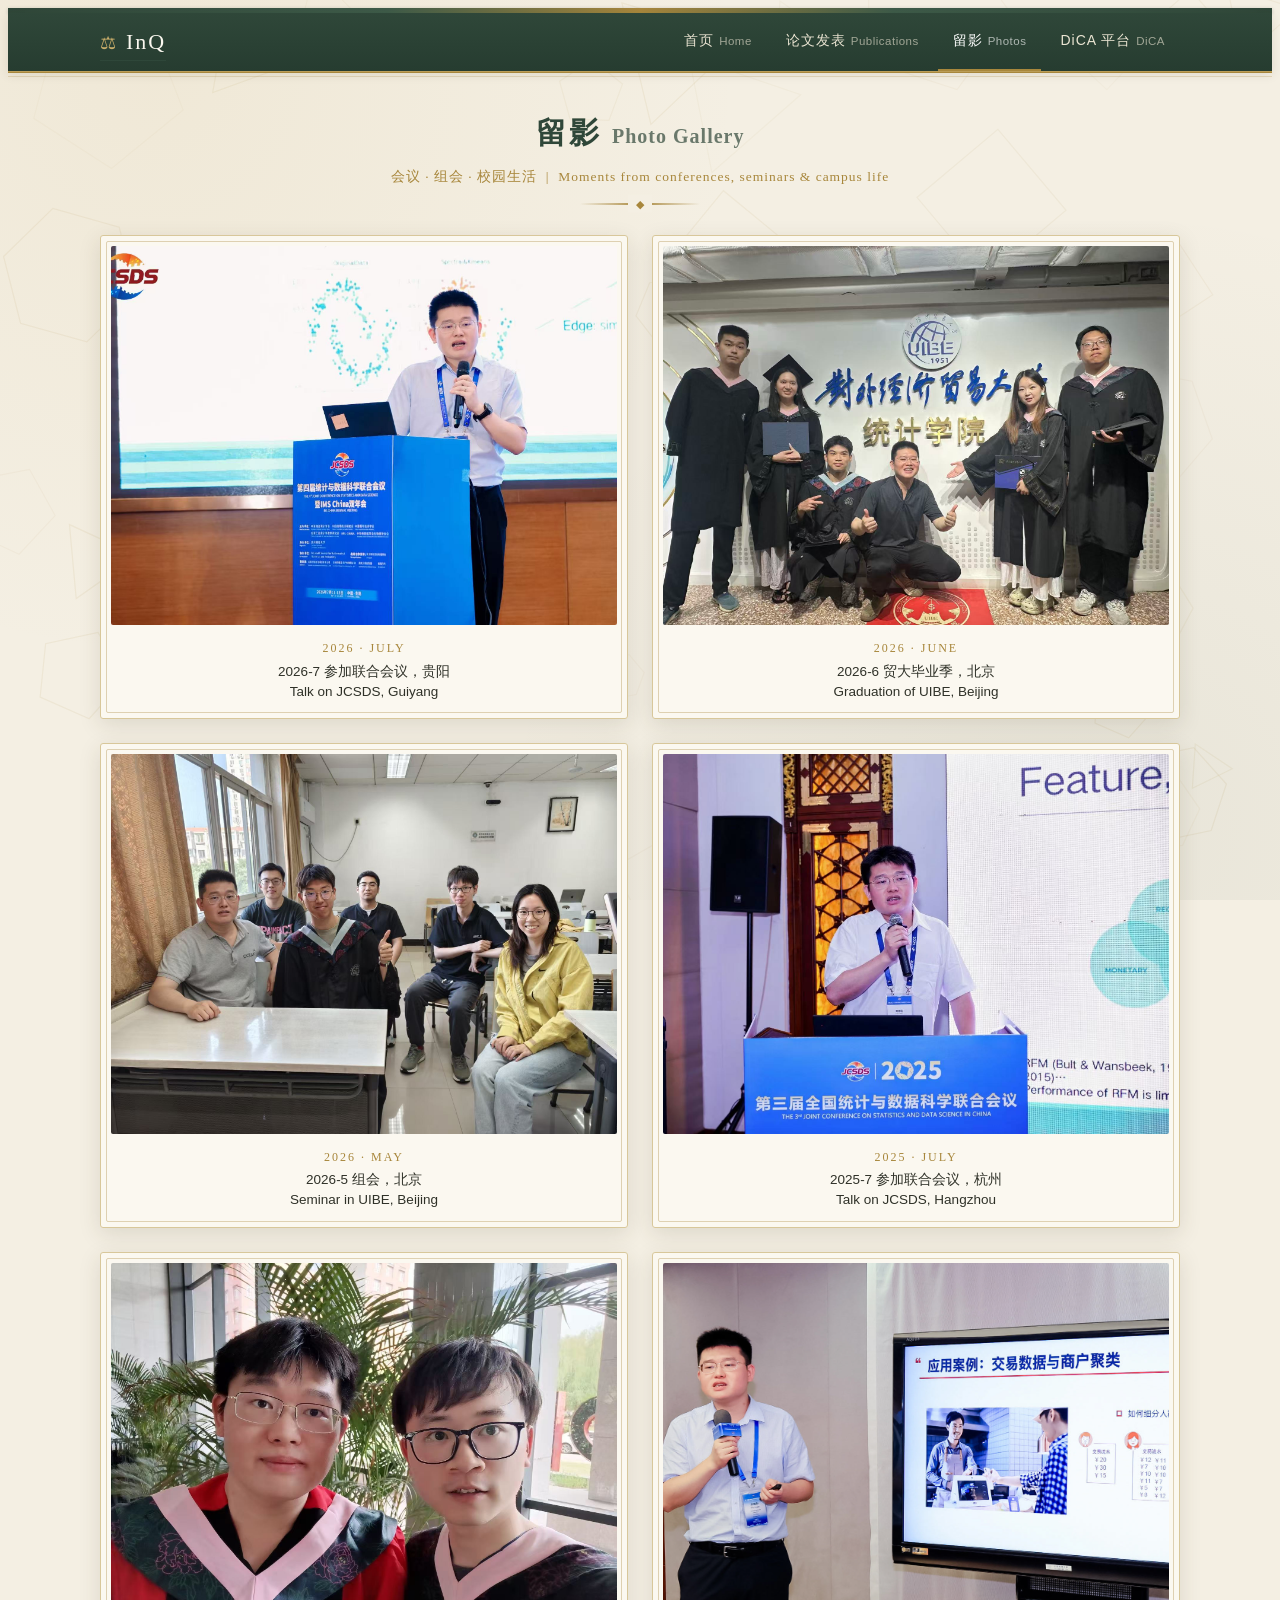
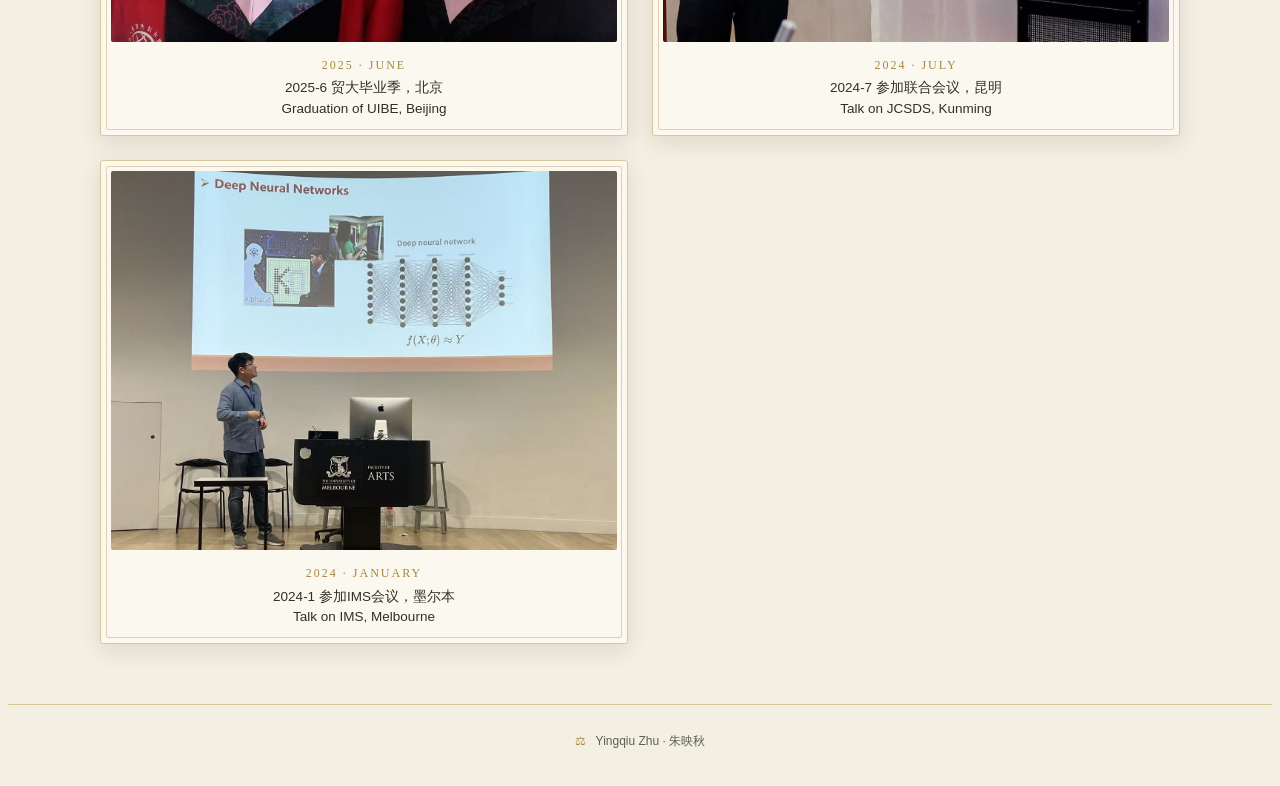
==== commit 68e2cd90: "style modified" ====
--- a/photo.html
+++ b/photo.html
@@ -19,13 +19,13 @@
     <!-- Navigation -->
     <div class="navbar-wrap">
         <nav class="site-nav">
-            <a class="site-brand" href="index.html"><span class="crest">&#9878;</span>Yingqiu Zhu</a>
+            <a class="site-brand" href="index.html"><span class="crest">&#9878;</span>InQ</a>
             <button class="nav-toggle" aria-label="Toggle navigation" onclick="document.getElementById('mainNav').classList.toggle('open')">&#9776;</button>
             <ul id="mainNav">
-                <li><a href="index.html">Home</a></li>
-                <li><a href="index.html#publications">Publications</a></li>
-                <li class="active"><a href="photo.html">Photos</a></li>
-                <li><a href="https://inqzhu.github.io/DiCA/index.html" target="_blank" rel="noopener">DiCA</a></li>
+                <li><a href="index.html">首页 <span class="en">Home</span></a></li>
+                <li><a href="index.html#publications">论文发表 <span class="en">Publications</span></a></li>
+                <li class="active"><a href="photo.html">留影 <span class="en">Photos</span></a></li>
+                <li><a href="https://inqzhu.github.io/DiCA/index.html" target="_blank" rel="noopener">DiCA 平台 <span class="en">DiCA</span></a></li>
             </ul>
         </nav>
     </div>
@@ -34,8 +34,8 @@
     <div class="main-container">
 
         <div class="gallery-intro">
-            <h1>Photo Gallery</h1>
-            <div class="sub">Moments from conferences, seminars &amp; campus life</div>
+            <h1>留影 <span class="en">Photo Gallery</span></h1>
+            <div class="sub">会议 · 组会 · 校园生活 &nbsp;|&nbsp; Moments from conferences, seminars &amp; campus life</div>
             <div class="rule"></div>
         </div>
 
@@ -100,8 +100,7 @@
     </div>
 
     <footer class="site-footer">
-        <span class="crest">&#9878;</span> &nbsp; Yingqiu Zhu &middot; 朱映秋 &nbsp;|&nbsp;
-        <a style="color:#8a8068;font-size:0.9em;" href="https://github.com/mavroudisv/plain-academic" target="_blank" rel="noopener">Plain Academic</a>
+        <span class="crest">&#9878;</span> &nbsp; Yingqiu Zhu &middot; 朱映秋
     </footer>
 
     <!-- Lightbox -->
--- a/theme.css
+++ b/theme.css
@@ -102,10 +102,9 @@
 }
 .site-brand {
     font-family: var(--serif);
-    font-size: 20px;
+    font-size: 22px;
     letter-spacing: 2px;
     color: var(--paper);
-    text-transform: uppercase;
     white-space: nowrap;
 }
 .site-brand .crest {
@@ -128,6 +127,14 @@
     letter-spacing: 1px;
     border-bottom: 2px solid transparent;
     transition: all 0.2s ease;
+    white-space: nowrap;
+}
+/* 导航里的英文：字号略小、颜色略淡，中文为主 */
+.site-nav ul li a .en {
+    font-size: 11.5px;
+    letter-spacing: 0.5px;
+    opacity: 0.62;
+    text-transform: none;
 }
 .site-nav ul li a:hover {
     color: #fff;
@@ -157,7 +164,7 @@
 }
 .layout-grid {
     display: grid;
-    grid-template-columns: minmax(0, 1fr) 320px;
+    grid-template-columns: minmax(0, 1fr) 370px;
     gap: 34px;
     align-items: start;
 }
@@ -207,6 +214,11 @@
 .section-title .mark {
     color: var(--gold);
     font-size: 15px;
+}
+.section-title .en {
+    font-size: 18px;
+    letter-spacing: 0.5px;
+    opacity: 0.7;
 }
 
 /* ---------- 首页：主照片 ---------- */
@@ -372,12 +384,20 @@
 .pubs li.paper i {
     color: var(--ink);
 }
-/* 论文补充标注：藏蓝色，区别于黑色引用 */
+/* 论文补充标注：淡藏蓝底的小标签，低调但醒目 */
 .pub-badge {
+    display: inline-block;
     color: var(--navy);
-    font-size: 12.5px;
-    font-weight: 600;
+    background: rgba(31, 58, 95, 0.07);
+    border: 1px solid rgba(31, 58, 95, 0.2);
+    border-radius: 3px;
+    padding: 1px 7px;
+    font-size: 12px;
+    font-weight: 700;
+    letter-spacing: 0.2px;
     white-space: nowrap;
+    line-height: 1.5;
+    vertical-align: baseline;
 }
 .pub-badge .sep {
     color: var(--gold);
@@ -419,9 +439,15 @@
 }
 .profile-title {
     font-size: 13px;
-    color: var(--ink-soft);
+    color: var(--ink);
     line-height: 1.6;
     margin: 0 0 18px;
+}
+.profile-title .en-line {
+    display: inline-block;
+    margin-top: 5px;
+    font-size: 11.5px;
+    color: var(--ink-soft);
 }
 .divider {
     height: 1px;
@@ -469,6 +495,11 @@
     font-size: 11px;
     top: 5px;
 }
+.side-links li .en {
+    font-size: 11px;
+    color: var(--ink-soft);
+    opacity: 0.85;
+}
 .side-block .edu-item {
     padding: 5px 0 5px 16px;
     position: relative;
@@ -480,6 +511,31 @@
     position: absolute;
     left: 0;
     color: var(--gold);
+}
+/* 中英双语：中文为主，英文为辅 */
+.side-block .bio-zh {
+    margin: 0 0 9px;
+    color: var(--ink);
+    text-align: justify;
+}
+.side-block .bio-en {
+    margin: 0;
+    font-size: 11.8px;
+    line-height: 1.6;
+    color: var(--ink-soft);
+    font-style: italic;
+    text-align: justify;
+}
+.edu-item .edu-zh {
+    display: block;
+    color: var(--ink);
+}
+.edu-item .edu-en {
+    display: block;
+    font-size: 11.5px;
+    color: var(--ink-soft);
+    font-style: italic;
+    margin-top: 1px;
 }
 
 /* ---------- 懒加载 ---------- */
@@ -516,12 +572,16 @@
     letter-spacing: 3px;
     margin: 0 0 8px;
 }
+.gallery-intro h1 .en {
+    font-size: 20px;
+    letter-spacing: 1px;
+    opacity: 0.7;
+}
 .gallery-intro .sub {
     font-family: var(--serif);
-    font-style: italic;
     color: var(--gold);
     letter-spacing: 1px;
-    font-size: 14px;
+    font-size: 13.5px;
 }
 .gallery-intro .rule {
     width: 120px;
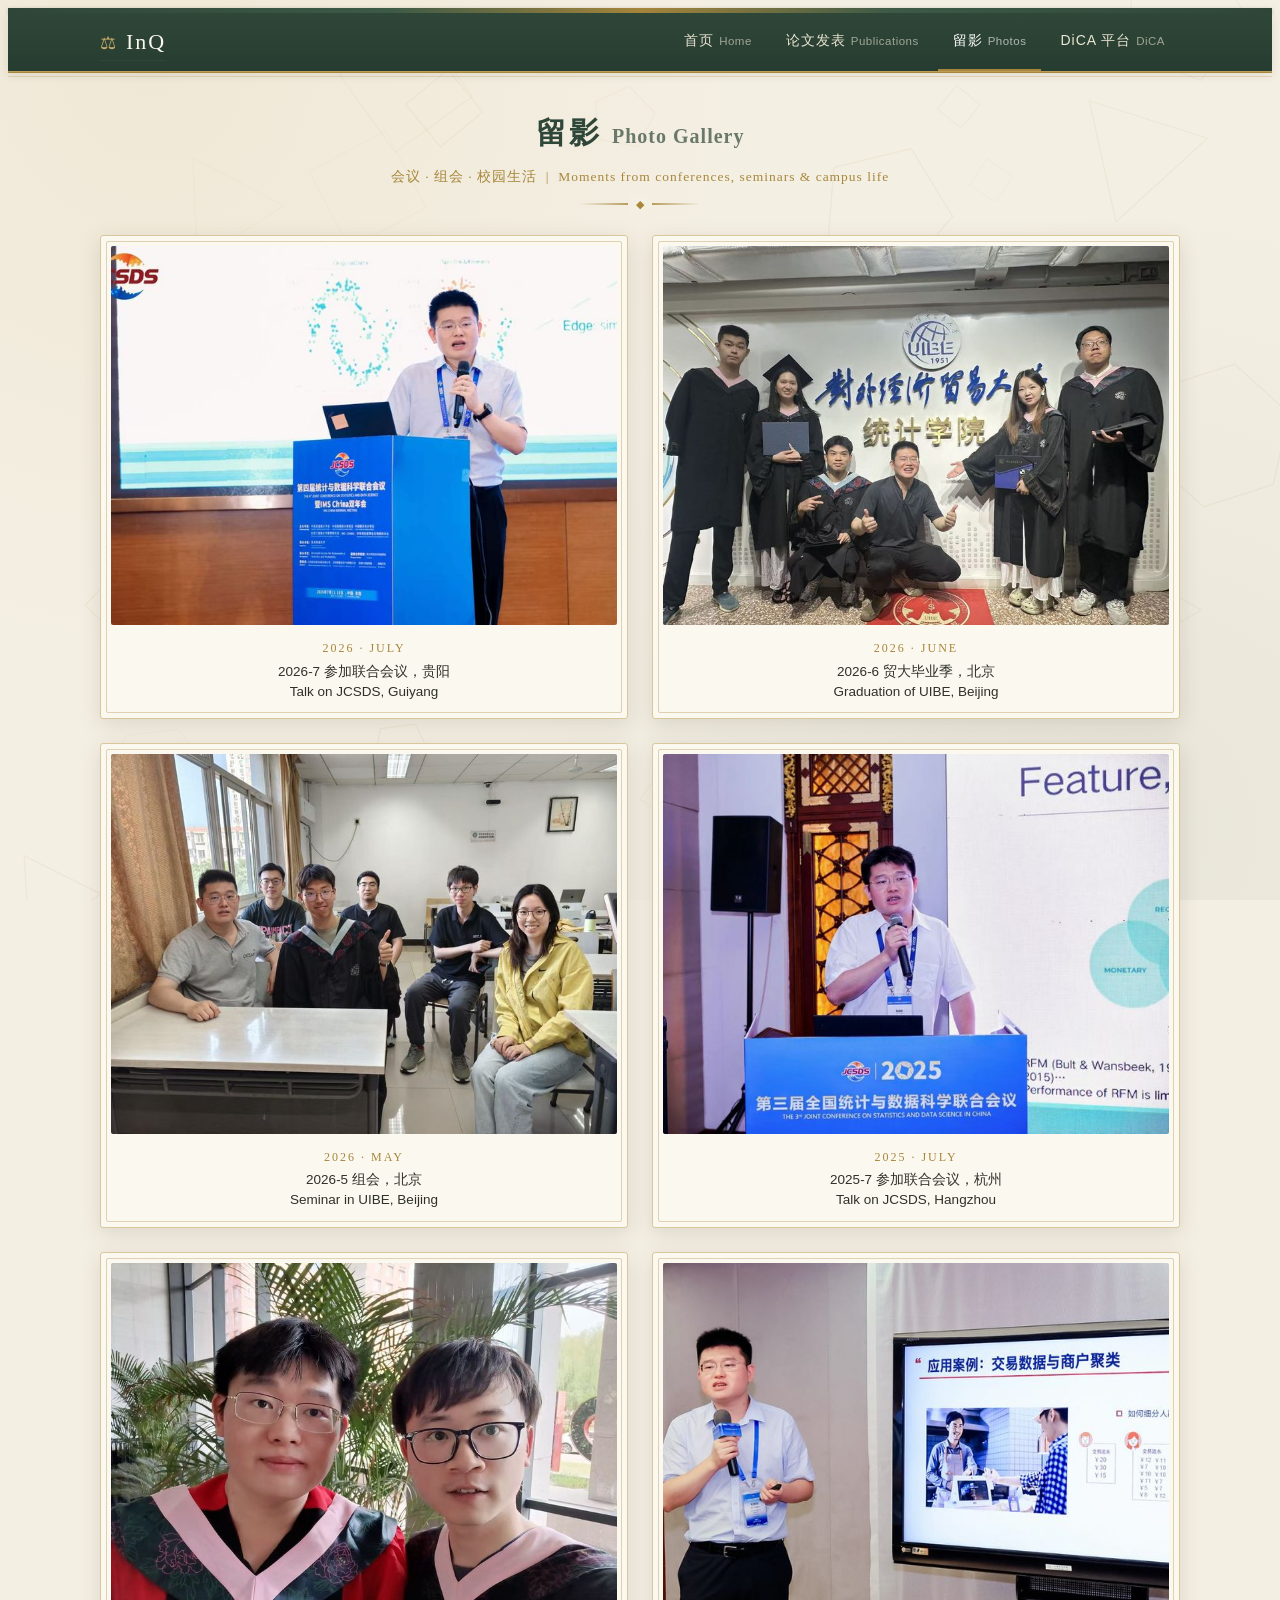
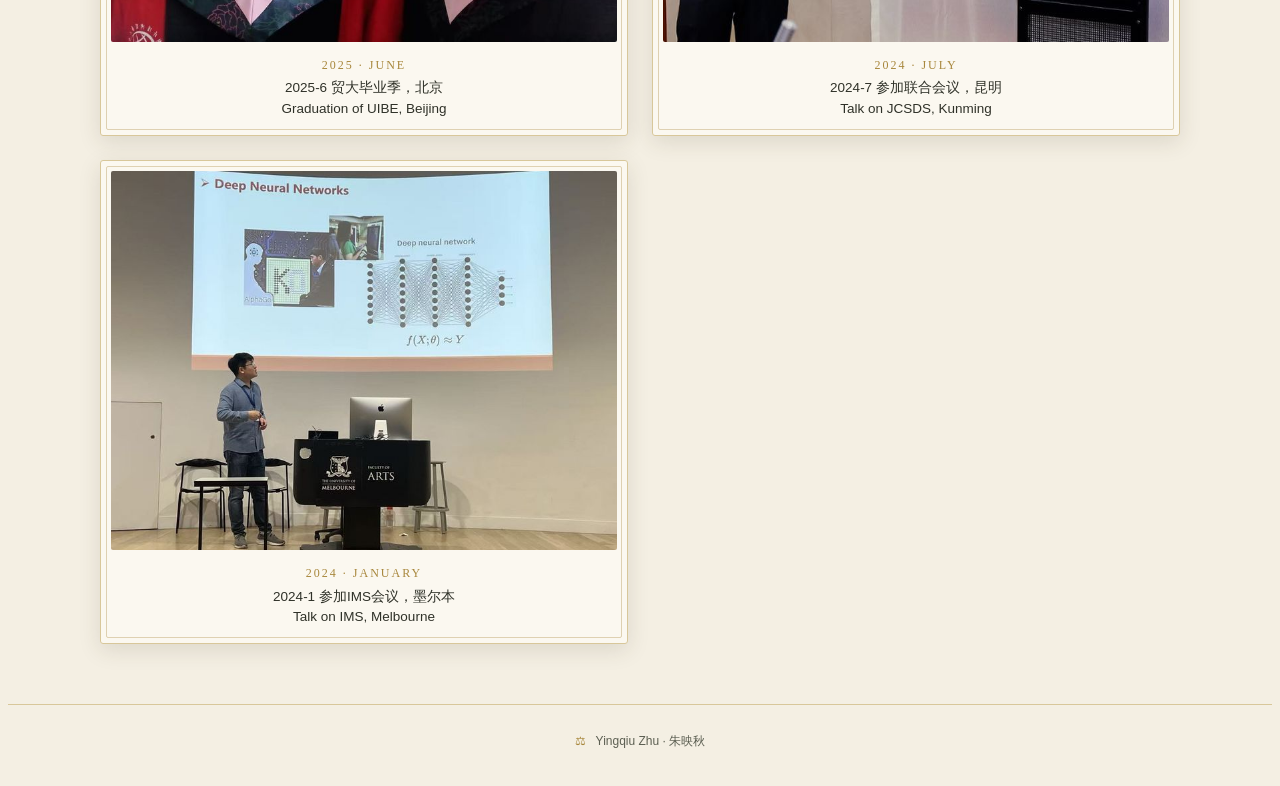
==== commit b383aa0d: "style updated" ====
--- a/photo.html
+++ b/photo.html
@@ -40,56 +40,56 @@
         </div>
 
         <div class="gallery-grid" id="gallery">
-            <div class="photo-card" data-src="photo-26-3.jpg" data-caption="2026.07 &middot; Talk on JCSDS, Guiyang">
-                <div class="frame"><img class="lazy-img" data-src="photo-26-3.jpg" alt="Talk on JCSDS, Guiyang"></div>
+            <div class="photo-card" data-src="img/photo-26-3_sm.jpg" data-full="img/photo-26-3.jpg" data-caption="2026.07 &middot; Talk on JCSDS, Guiyang">
+                <div class="frame"><img class="lazy-img" data-src="img/photo-26-3_sm.jpg" alt="Talk on JCSDS, Guiyang"></div>
                 <div class="meta">
                     <span class="date">2026 &middot; JULY</span>
                     <div class="desc">2026-7 参加联合会议，贵阳<br>Talk on JCSDS, Guiyang</div>
                 </div>
             </div>
 
-            <div class="photo-card" data-src="photo-26-2.jpg" data-caption="2026.06 &middot; Graduation of UIBE, Beijing">
-                <div class="frame"><img class="lazy-img" data-src="photo-26-2.jpg" alt="Graduation of UIBE, Beijing"></div>
+            <div class="photo-card" data-src="img/photo-26-2_sm.jpg" data-full="img/photo-26-2.jpg" data-caption="2026.06 &middot; Graduation of UIBE, Beijing">
+                <div class="frame"><img class="lazy-img" data-src="img/photo-26-2_sm.jpg" alt="Graduation of UIBE, Beijing"></div>
                 <div class="meta">
                     <span class="date">2026 &middot; JUNE</span>
                     <div class="desc">2026-6 贸大毕业季，北京<br>Graduation of UIBE, Beijing</div>
                 </div>
             </div>
 
-            <div class="photo-card" data-src="photo-26-1.jpg" data-caption="2026.05 &middot; Seminar in UIBE, Beijing">
-                <div class="frame"><img class="lazy-img" data-src="photo-26-1.jpg" alt="Seminar in UIBE, Beijing"></div>
+            <div class="photo-card" data-src="img/photo-26-1_sm.jpg" data-full="img/photo-26-1.jpg" data-caption="2026.05 &middot; Seminar in UIBE, Beijing">
+                <div class="frame"><img class="lazy-img" data-src="img/photo-26-1_sm.jpg" alt="Seminar in UIBE, Beijing"></div>
                 <div class="meta">
                     <span class="date">2026 &middot; MAY</span>
                     <div class="desc">2026-5 组会，北京<br>Seminar in UIBE, Beijing</div>
                 </div>
             </div>
 
-            <div class="photo-card" data-src="photo-25-2.jpg" data-caption="2025.07 &middot; Talk on JCSDS, Hangzhou">
-                <div class="frame"><img class="lazy-img" data-src="photo-25-2.jpg" alt="Talk on JCSDS, Hangzhou"></div>
+            <div class="photo-card" data-src="img/photo-25-2_sm.jpg" data-full="img/photo-25-2.jpg" data-caption="2025.07 &middot; Talk on JCSDS, Hangzhou">
+                <div class="frame"><img class="lazy-img" data-src="img/photo-25-2_sm.jpg" alt="Talk on JCSDS, Hangzhou"></div>
                 <div class="meta">
                     <span class="date">2025 &middot; JULY</span>
                     <div class="desc">2025-7 参加联合会议，杭州<br>Talk on JCSDS, Hangzhou</div>
                 </div>
             </div>
 
-            <div class="photo-card" data-src="photo-25-1.jpg" data-caption="2025.06 &middot; Graduation of UIBE, Beijing">
-                <div class="frame"><img class="lazy-img" data-src="photo-25-1.jpg" alt="Graduation of UIBE, Beijing"></div>
+            <div class="photo-card" data-src="img/photo-25-1_sm.jpg" data-full="img/photo-25-1.jpg" data-caption="2025.06 &middot; Graduation of UIBE, Beijing">
+                <div class="frame"><img class="lazy-img" data-src="img/photo-25-1_sm.jpg" alt="Graduation of UIBE, Beijing"></div>
                 <div class="meta">
                     <span class="date">2025 &middot; JUNE</span>
                     <div class="desc">2025-6 贸大毕业季，北京<br>Graduation of UIBE, Beijing</div>
                 </div>
             </div>
 
-            <div class="photo-card" data-src="photo-24-2.jpg" data-caption="2024.07 &middot; Talk on JCSDS, Kunming">
-                <div class="frame"><img class="lazy-img" data-src="photo-24-2.jpg" alt="Talk on JCSDS, Kunming"></div>
+            <div class="photo-card" data-src="img/photo-24-2_sm.jpg" data-full="img/photo-24-2.jpg" data-caption="2024.07 &middot; Talk on JCSDS, Kunming">
+                <div class="frame"><img class="lazy-img" data-src="img/photo-24-2_sm.jpg" alt="Talk on JCSDS, Kunming"></div>
                 <div class="meta">
                     <span class="date">2024 &middot; JULY</span>
                     <div class="desc">2024-7 参加联合会议，昆明<br>Talk on JCSDS, Kunming</div>
                 </div>
             </div>
 
-            <div class="photo-card" data-src="photo-24-1.jpg" data-caption="2024.01 &middot; Talk on IMS, Melbourne">
-                <div class="frame"><img class="lazy-img" data-src="photo-24-1.jpg" alt="Talk on IMS, Melbourne"></div>
+            <div class="photo-card" data-src="img/photo-24-1_sm.jpg" data-full="img/photo-24-1.jpg" data-caption="2024.01 &middot; Talk on IMS, Melbourne">
+                <div class="frame"><img class="lazy-img" data-src="img/photo-24-1_sm.jpg" alt="Talk on IMS, Melbourne"></div>
                 <div class="meta">
                     <span class="date">2024 &middot; JANUARY</span>
                     <div class="desc">2024-1 参加IMS会议，墨尔本<br>Talk on IMS, Melbourne</div>
@@ -208,7 +208,7 @@
             document.querySelectorAll('.photo-card').forEach(card => {
                 card.style.cursor = 'zoom-in';
                 card.addEventListener('click', function () {
-                    const src = this.getAttribute('data-src');
+                    const src = this.getAttribute('data-full') || this.getAttribute('data-src');
                     lbImg.src = src;
                     lbImg.alt = this.getAttribute('data-caption') || '';
                     lb.classList.add('active');
--- a/theme.css
+++ b/theme.css
@@ -164,7 +164,7 @@
 }
 .layout-grid {
     display: grid;
-    grid-template-columns: minmax(0, 1fr) 370px;
+    grid-template-columns: minmax(0, 1fr) 355px;
     gap: 34px;
     align-items: start;
 }
@@ -221,31 +221,6 @@
     opacity: 0.7;
 }
 
-/* ---------- 首页：主照片 ---------- */
-.hero-photo {
-    padding: 12px;
-    margin-bottom: 30px;
-}
-.hero-photo .photo-frame {
-    overflow: hidden;
-    border-radius: 2px;
-    border: 1px solid var(--gold-line);
-}
-.hero-photo img {
-    display: block;
-    width: 100%;
-    height: auto;
-}
-.hero-photo .caption {
-    font-family: var(--serif);
-    font-style: italic;
-    color: var(--ink-soft);
-    font-size: 13px;
-    text-align: center;
-    padding: 12px 6px 4px;
-    letter-spacing: 0.5px;
-}
-
 /* ---------- 首页：DiCA 介绍卡 ---------- */
 .dica-card {
     margin-bottom: 34px;
@@ -275,10 +250,10 @@
 }
 .dica-body {
     display: grid;
-    grid-template-columns: 1fr 210px;
+    grid-template-columns: 1fr;
     gap: 18px;
     padding: 20px 22px 22px;
-    align-items: center;
+    align-items: start;
 }
 .dica-body h3 {
     font-family: var(--serif);
@@ -305,8 +280,19 @@
     border-radius: 20px;
     padding: 3px 11px;
 }
+.dica-side {
+    display: flex;
+    flex-direction: column;
+    align-items: stretch;
+    gap: 14px;
+}
+.dica-side .dica-figure {
+    width: 100%;
+    border-color: var(--gold-line);
+}
 .dica-btn {
     display: inline-block;
+    align-self: flex-end;
     font-size: 13px;
     letter-spacing: 1px;
     color: #fff !important;
@@ -317,6 +303,7 @@
     border-radius: 2px;
     box-shadow: var(--shadow-sm);
     transition: transform 0.2s ease, box-shadow 0.2s ease;
+    white-space: nowrap;
 }
 .dica-btn:hover {
     transform: translateY(-2px);
@@ -448,6 +435,7 @@
     margin-top: 5px;
     font-size: 11.5px;
     color: var(--ink-soft);
+    white-space: nowrap;
 }
 .divider {
     height: 1px;
@@ -529,6 +517,7 @@
 .edu-item .edu-zh {
     display: block;
     color: var(--ink);
+    white-space: nowrap;
 }
 .edu-item .edu-en {
     display: block;
